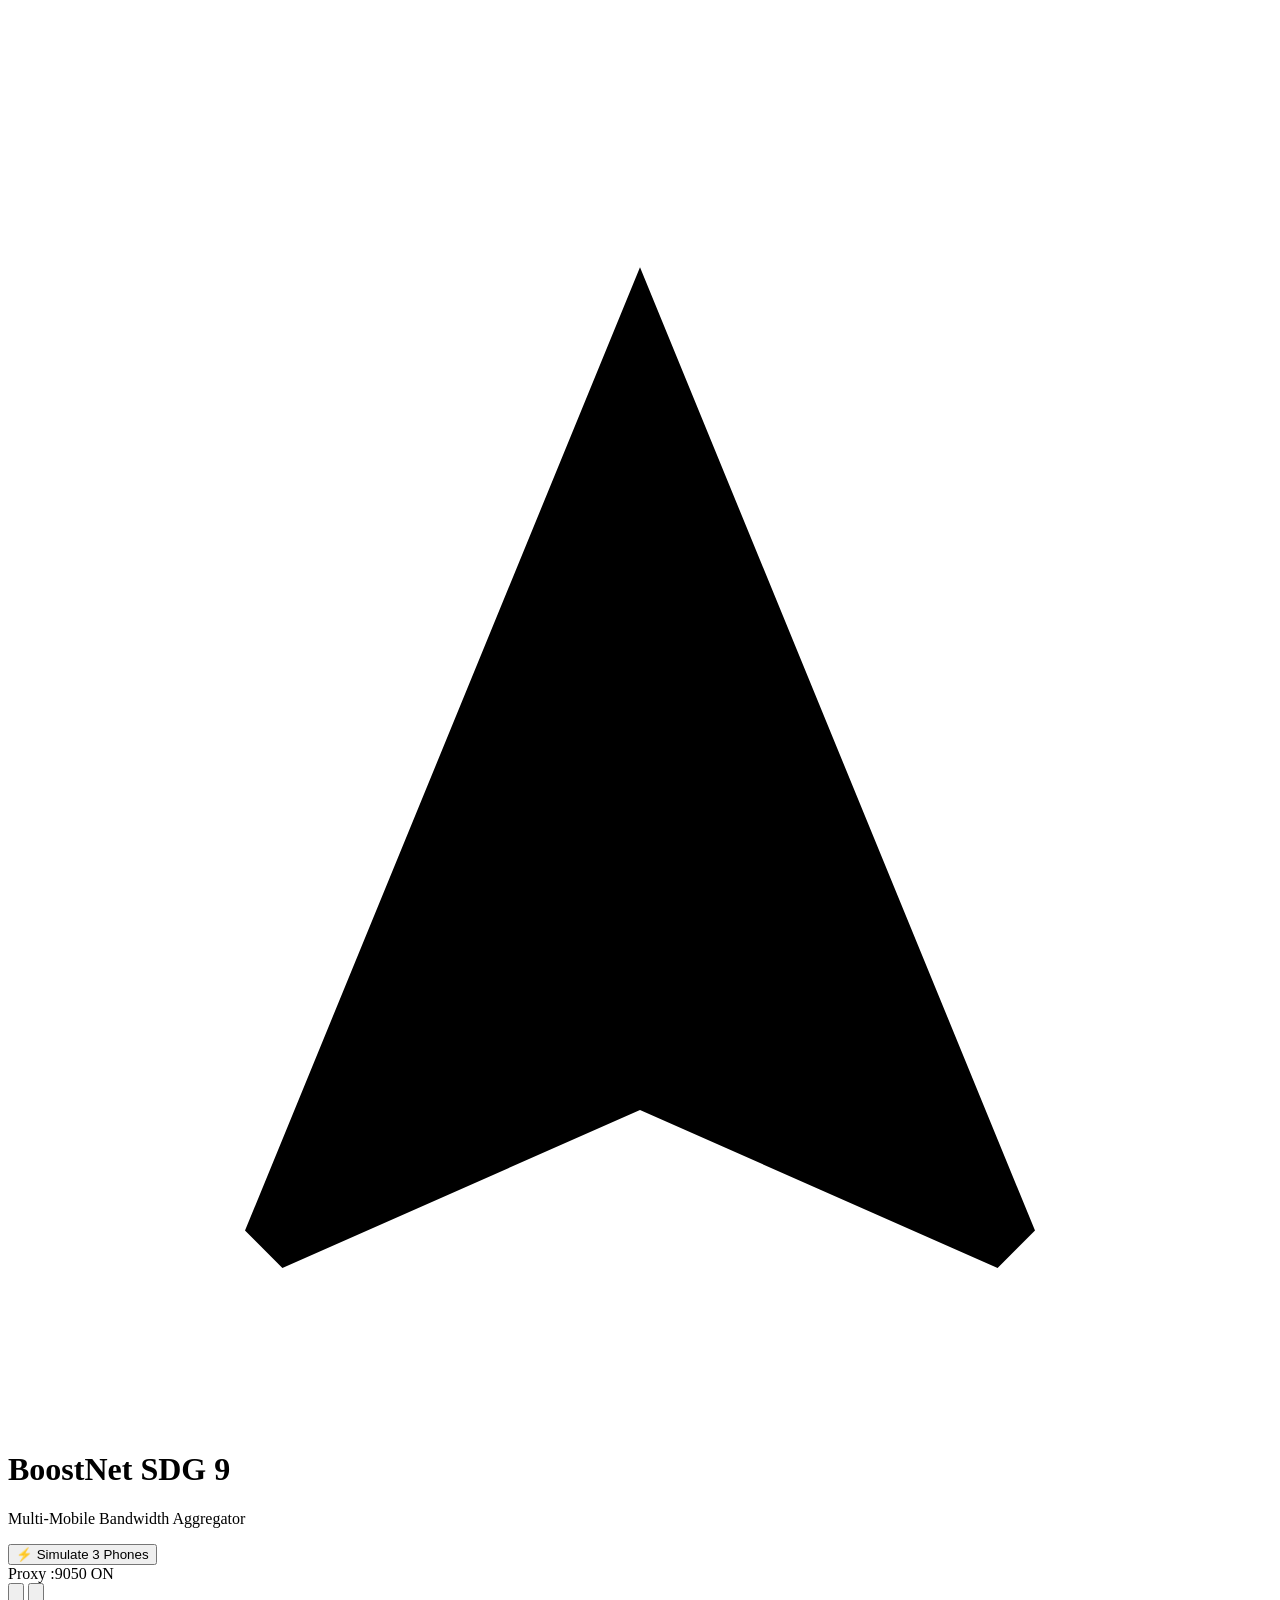
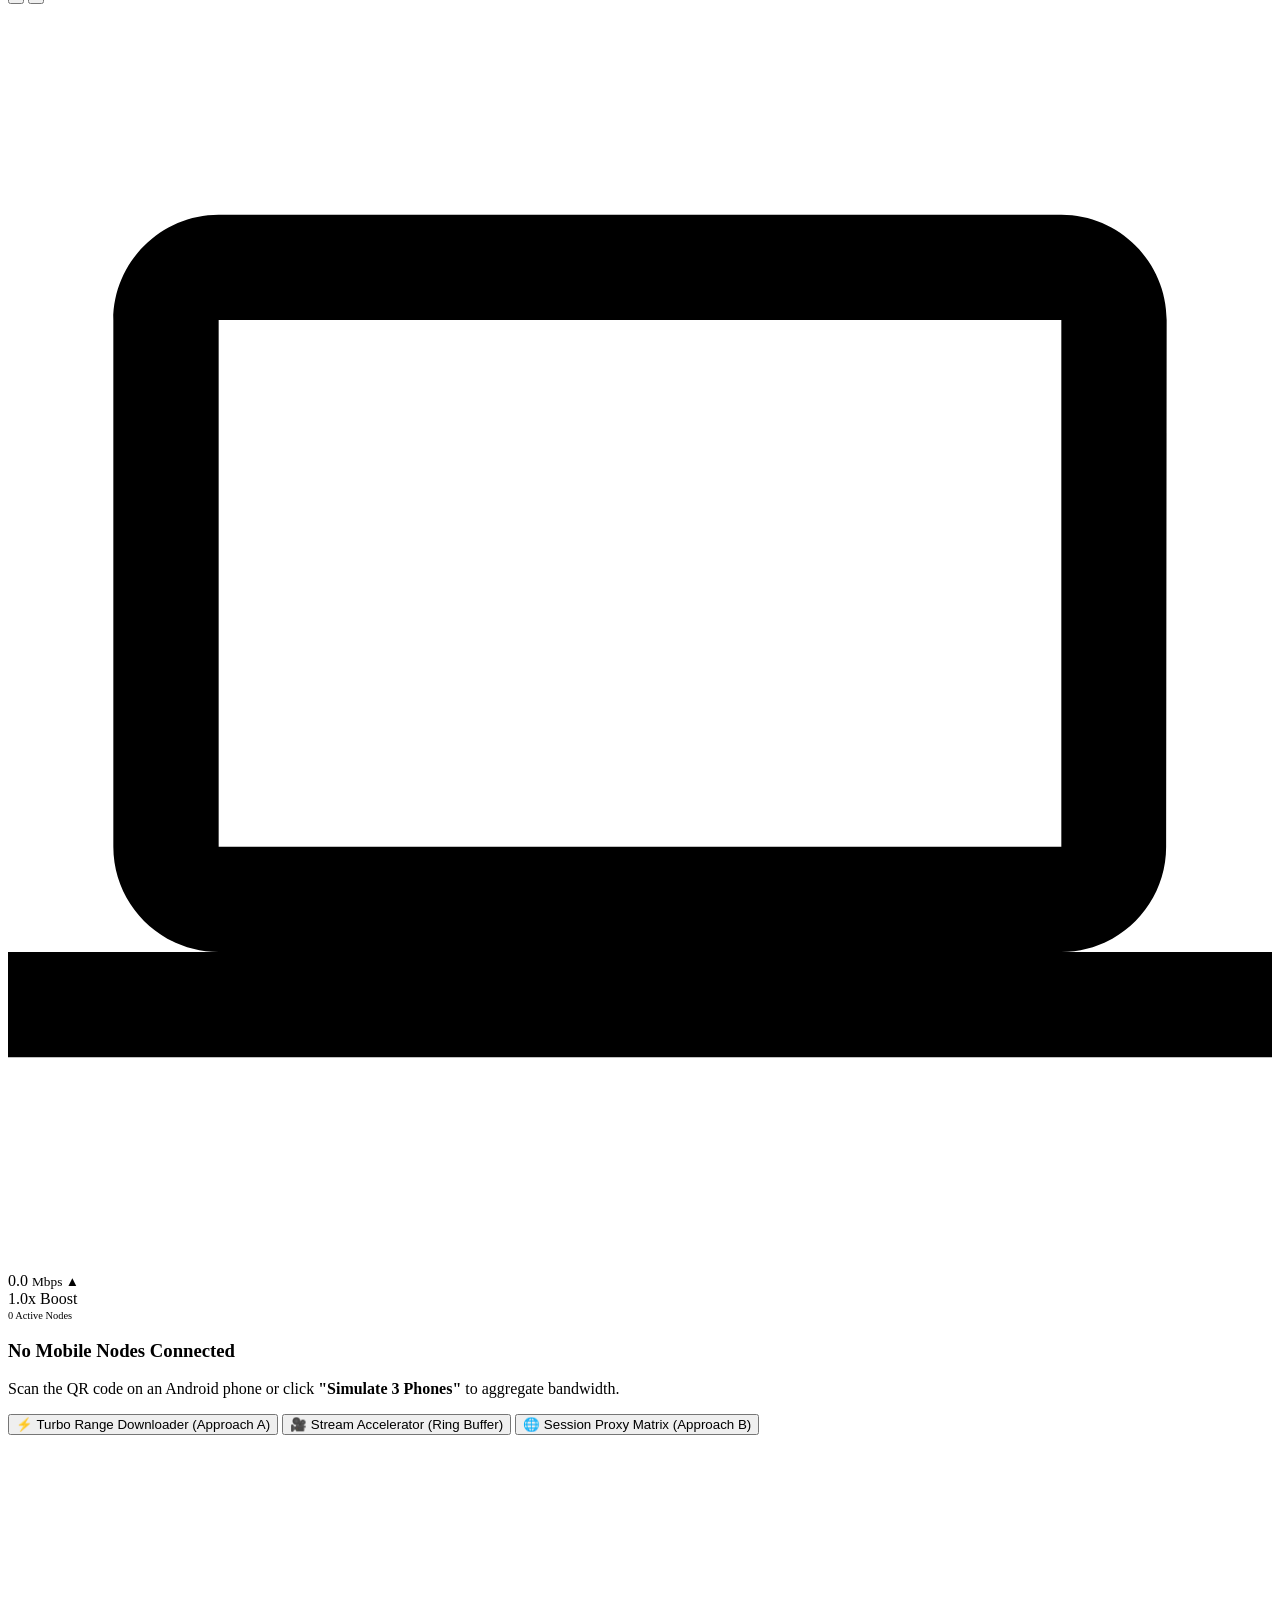
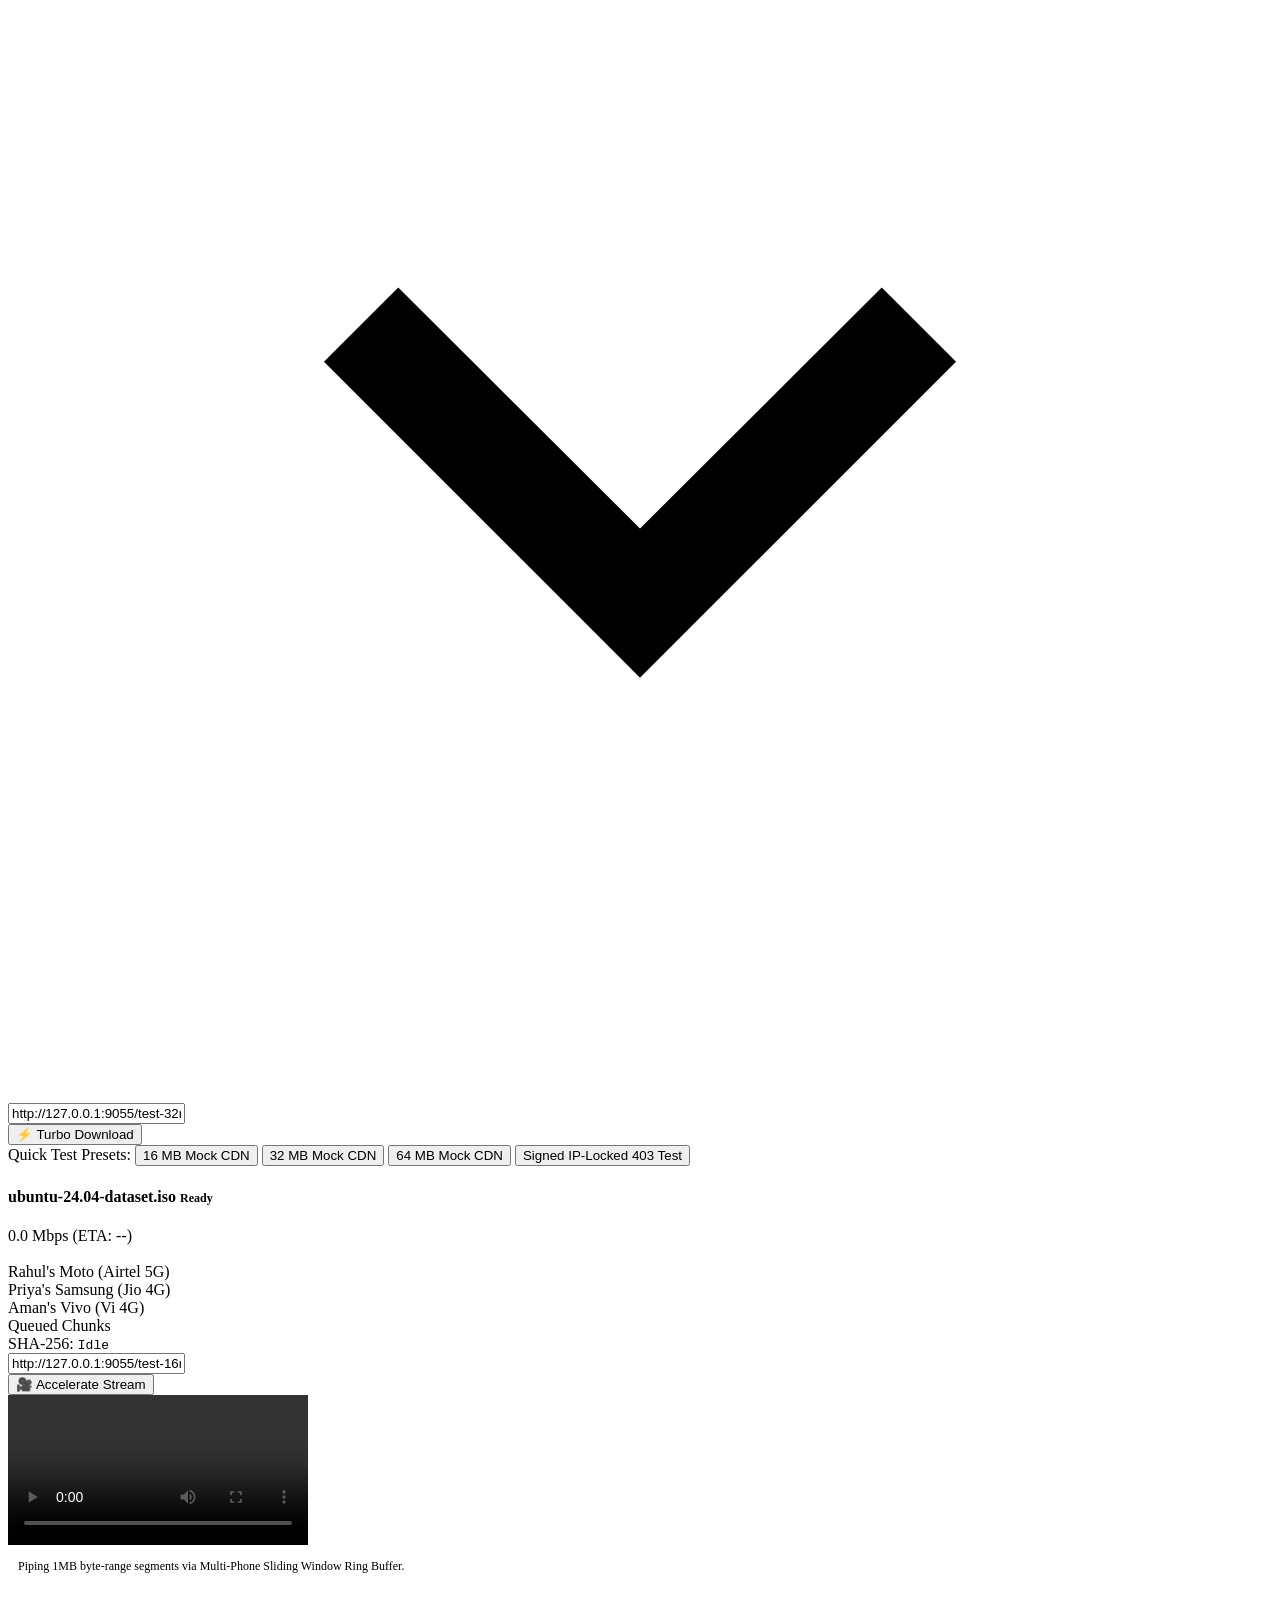
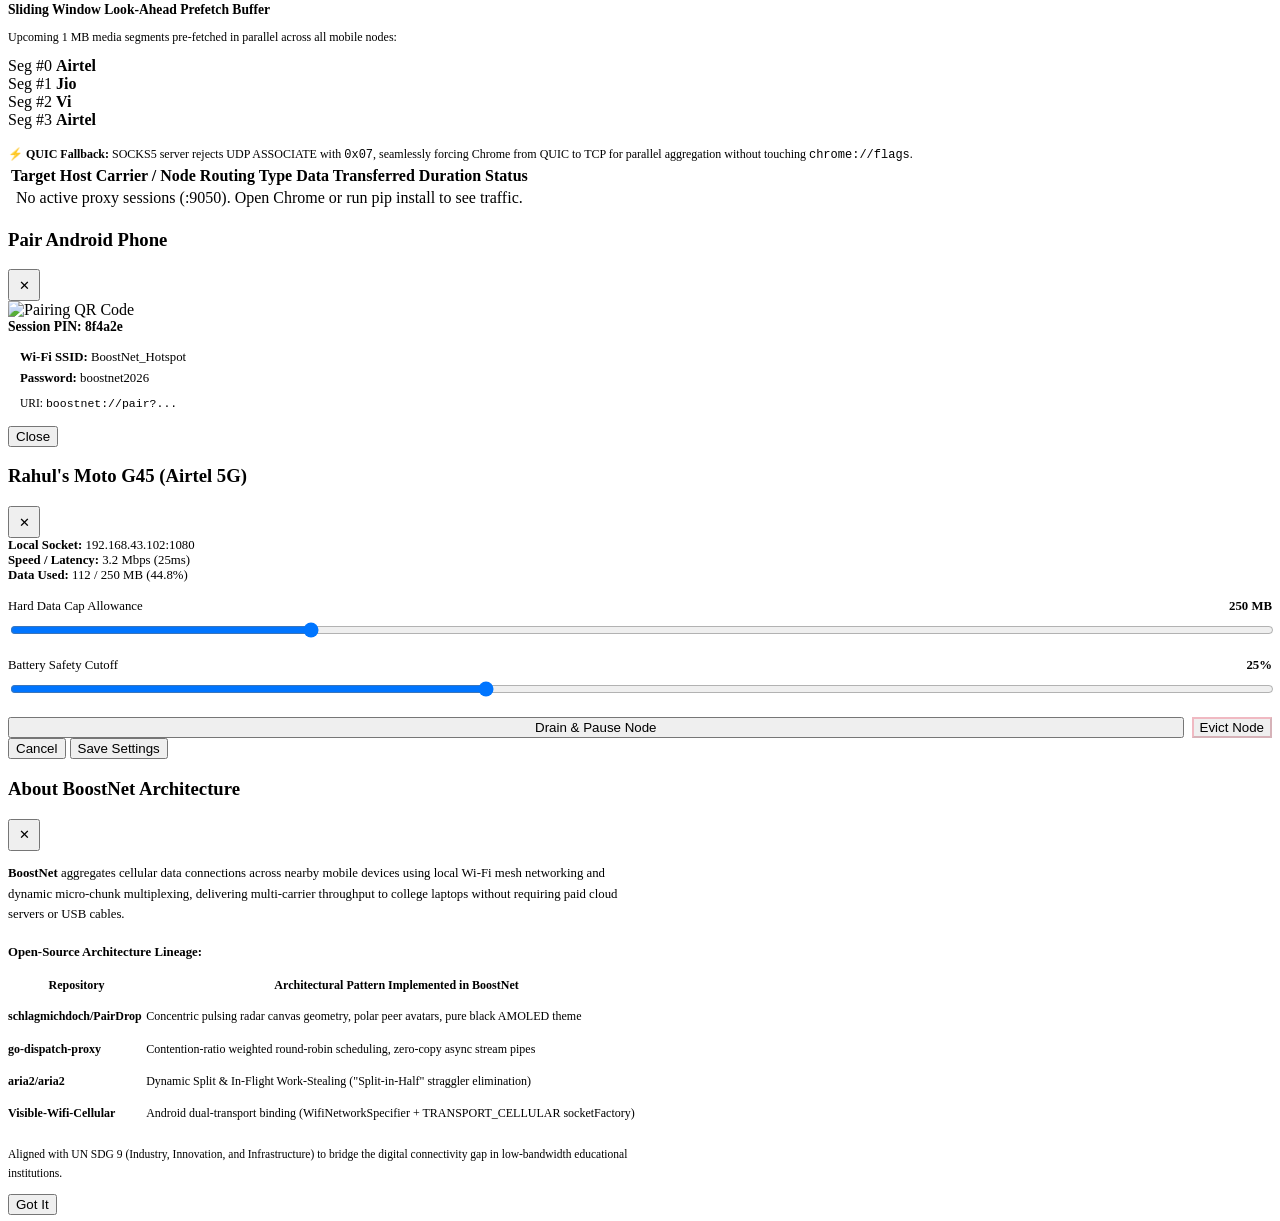
==== frontend/index.html @ c6c2de21 "feat(boostnet): implement peer-to-peer multi-mobile bandwidth aggregation engine - Approach A: Multi" ====
<!DOCTYPE html>
<html lang="en">
<head>
    <meta charset="utf-8"/>
    <meta name="viewport" content="width=device-width, initial-scale=1.0"/>
    <title>BoostNet | Multi-Mobile Bandwidth Aggregation Engine</title>
    <meta name="description" content="Peer-to-peer mobile bandwidth aggregation, parallel HTTP byte-range accelerator, and intelligent session-striping proxy for college laptops (UN SDG 9)"/>
    <meta name="theme-color" content="#000000"/>
    <link rel="stylesheet" href="/static/css/styles-main.css"/>
</head>
<body>
    <!-- Concentric Radar Background (PairDrop Lineage) -->
    <canvas id="radar-canvas"></canvas>

    <!-- Header Navigation -->
    <header>
        <div class="brand">
            <div class="brand-logo">
                <svg viewBox="0 0 24 24">
                    <path d="M12 2L4.5 20.29l.71.71L12 18l6.79 3 .71-.71z"></path>
                </svg>
            </div>
            <div class="brand-text">
                <h1>BoostNet <span class="tag">SDG 9</span></h1>
                <p>Multi-Mobile Bandwidth Aggregator</p>
            </div>
        </div>

        <div class="header-actions">
            <!-- 1-Click Virtual Lab Simulation Toggle -->
            <button class="action-pill" id="btn-toggle-sim" title="Spawn or kill 3 simulated Airtel/Jio/Vi mobile phones">
                ⚡ Simulate 3 Phones
            </button>

            <!-- SOCKS5 Proxy Status Pill -->
            <div class="action-pill active" title="Local SOCKS5 / HTTP Proxy listening on 127.0.0.1:9050">
                <span class="status-dot"></span>
                <span>Proxy :9050 ON</span>
            </div>

            <!-- QR Code Pairing Button -->
            <button class="icon-btn" id="btn-pairing-qr" title="Scan QR Code from Android Phone">
                <svg viewBox="0 0 24 24">
                    <path d="M4 4h6v6H4V4zm2 2v2h2V6H6zm8-2h6v6h-6V4zm2 2v2h2V6h-2zM4 14h6v6H4v-6zm2 2v2h2v-2H6zm10 0h2v2h-2v-2zm-2-2h2v2h-2v-2zm4 4h2v2h-2v-2zm-2 2h2v2h-2v-2zm4-2h2v2h-2v-2z"></path>
                </svg>
            </button>

            <!-- Info / About Button -->
            <button class="icon-btn" id="btn-about" title="Architecture & Open-Source Lineage">
                <svg viewBox="0 0 24 24">
                    <path d="M11 17h2v-6h-2v6zm1-15C6.48 2 2 6.48 2 12s4.48 10 10 10 10-4.48 10-10S17.52 2 12 2zm0 18c-4.41 0-8-3.59-8-8s3.59-8 8-8 8 3.59 8 8-3.59 8-8 8zM11 9h2V7h-2v2z"></path>
                </svg>
            </button>
        </div>
    </header>

    <!-- Radar Center Stage -->
    <div id="radar-container">
        <!-- Center Host Node (You / Laptop Host) -->
        <div id="center-host-node">
            <div class="host-icon-wrapper">
                <svg viewBox="0 0 24 24">
                    <path d="M20 18c1.1 0 1.99-.9 1.99-2L22 6c0-1.1-.9-2-2-2H4c-1.1 0-2 .9-2 2v10c0 1.1.9 2 2 2H0v2h24v-2h-4zM4 6h16v10H4V6z"></path>
                </svg>
            </div>
            <div class="host-speed-label" id="host-combined-speed">0.0 <small>Mbps ▲</small></div>
            <div class="host-boost-pill" id="host-boost-multiplier">1.0x Boost</div>
            <div style="font-size: 0.65rem; color: var(--text-muted); margin-top: 2px;" id="host-active-count">0 Active Nodes</div>
        </div>

        <!-- Orbiting Mobile Peer Nodes Container -->
        <div id="orbiting-peers-container"></div>

        <!-- Empty State Notice -->
        <div id="empty-peers-notice">
            <h3>No Mobile Nodes Connected</h3>
            <p>Scan the QR code on an Android phone or click <strong>"Simulate 3 Phones"</strong> to aggregate bandwidth.</p>
        </div>
    </div>

    <!-- Bottom Slide-Up Telemetry Drawer (PairDrop-Style Panel) -->
    <div id="telemetry-drawer">
        <div class="drawer-header">
            <div class="drawer-tabs">
                <button class="tab-btn active" data-tab="downloader">
                    ⚡ Turbo Range Downloader (Approach A)
                </button>
                <button class="tab-btn" data-tab="stream">
                    🎥 Stream Accelerator (Ring Buffer)
                </button>
                <button class="tab-btn" data-tab="proxy">
                    🌐 Session Proxy Matrix (Approach B)
                </button>
            </div>
            <svg class="drawer-toggle-icon" viewBox="0 0 24 24" fill="currentColor">
                <path d="M7.41 8.59L12 13.17l4.59-4.58L18 10l-6 6-6-6 1.41-1.41z"></path>
            </svg>
        </div>

        <div class="drawer-content">
            <!-- Tab 1: Turbo Downloader UI -->
            <div class="tab-pane active" id="tab-downloader">
                <div class="download-controls">
                    <div class="input-group">
                        <input type="text" id="download-url-input" placeholder="Paste file download URL (or pick a test preset below)..." value="http://127.0.0.1:9055/test-32mb.bin"/>
                    </div>
                    <button class="btn-primary" id="btn-start-download">
                        ⚡ Turbo Download
                    </button>
                </div>

                <!-- Quick Presets for Demo & Testing -->
                <div class="quick-presets">
                    <span>Quick Test Presets:</span>
                    <button class="preset-chip" data-url="http://127.0.0.1:9055/test-16mb.bin">16 MB Mock CDN</button>
                    <button class="preset-chip" data-url="http://127.0.0.1:9055/test-32mb.bin">32 MB Mock CDN</button>
                    <button class="preset-chip" data-url="http://127.0.0.1:9055/test-64mb.bin">64 MB Mock CDN</button>
                    <button class="preset-chip" data-url="http://127.0.0.1:9055/signed-ip-locked.bin">Signed IP-Locked 403 Test</button>
                </div>

                <!-- Active Download Telemetry & 64-Block Visualizer -->
                <div class="chunk-map-card">
                    <div class="chunk-map-header">
                        <h4>
                            <span id="dl-current-filename">ubuntu-24.04-dataset.iso</span>
                            <span style="color:var(--text-muted); font-size: 0.75rem;" id="dl-stats-text">Ready</span>
                        </h4>
                        <div class="chunk-telemetry-badge" id="dl-current-speed">0.0 Mbps (ETA: --)</div>
                    </div>

                    <!-- Progress Bar -->
                    <div style="height: 6px; background: var(--surface-3); border-radius: 3px; overflow: hidden; margin-bottom: 12px;">
                        <div id="dl-progress-bar" style="height: 100%; width: 0%; background: linear-gradient(90deg, var(--accent-emerald), var(--accent-cyan)); transition: width 0.3s ease;"></div>
                    </div>

                    <!-- 64-Block aria2 Chunk Map Grid -->
                    <div class="chunk-grid" id="chunk-grid"></div>

                    <!-- Legend & SHA-256 Checksum -->
                    <div class="chunk-legend">
                        <div class="legend-item"><span class="legend-dot" style="background:#06b6d4;"></span> Rahul's Moto (Airtel 5G)</div>
                        <div class="legend-item"><span class="legend-dot" style="background:#10b981;"></span> Priya's Samsung (Jio 4G)</div>
                        <div class="legend-item"><span class="legend-dot" style="background:#8b5cf6;"></span> Aman's Vivo (Vi 4G)</div>
                        <div class="legend-item"><span class="legend-dot" style="background:#1e293b;"></span> Queued Chunks</div>
                        <div style="margin-left: auto;" id="dl-sha256-text">SHA-256: <code>Idle</code></div>
                    </div>
                </div>
            </div>

            <!-- Tab 2: Stream Accelerator UI -->
            <div class="tab-pane" id="tab-stream">
                <div class="download-controls">
                    <div class="input-group">
                        <input type="text" id="stream-url-input" placeholder="Paste YouTube or video stream URL for multi-phone look-ahead prefetch..." value="http://127.0.0.1:9055/test-16mb.bin"/>
                    </div>
                    <button class="btn-primary" id="btn-start-stream">
                        🎥 Accelerate Stream
                    </button>
                </div>

                <div class="stream-grid">
                    <div class="stream-player-card">
                        <div class="video-container">
                            <video id="stream-video-player" controls preload="metadata"></video>
                        </div>
                        <div style="padding: 10px; font-size: 0.75rem; color: var(--text-muted);">
                            Piping 1MB byte-range segments via Multi-Phone Sliding Window Ring Buffer.
                        </div>
                    </div>

                    <div class="ring-buffer-card">
                        <h4 style="font-size: 0.85rem; margin-bottom: 8px;">Sliding Window Look-Ahead Prefetch Buffer</h4>
                        <p style="font-size: 0.75rem; color: var(--text-muted);">Upcoming 1 MB media segments pre-fetched in parallel across all mobile nodes:</p>

                        <div class="ring-buffer-visualizer">
                            <div class="buffer-slot" style="border-color: var(--accent-cyan); color: var(--accent-cyan);">
                                <span>Seg #0</span>
                                <strong>Airtel</strong>
                            </div>
                            <div class="buffer-slot" style="border-color: var(--accent-emerald); color: var(--accent-emerald);">
                                <span>Seg #1</span>
                                <strong>Jio</strong>
                            </div>
                            <div class="buffer-slot" style="border-color: var(--accent-violet); color: var(--accent-violet);">
                                <span>Seg #2</span>
                                <strong>Vi</strong>
                            </div>
                            <div class="buffer-slot" style="border-color: var(--accent-cyan); color: var(--accent-cyan);">
                                <span>Seg #3</span>
                                <strong>Airtel</strong>
                            </div>
                        </div>

                        <div style="margin-top: 16px; font-size: 0.75rem; color: var(--text-muted); line-height: 1.5;">
                            ⚡ <strong>QUIC Fallback:</strong> SOCKS5 server rejects UDP ASSOCIATE with <code>0x07</code>, seamlessly forcing Chrome from QUIC to TCP for parallel aggregation without touching <code>chrome://flags</code>.
                        </div>
                    </div>
                </div>
            </div>

            <!-- Tab 3: Session Proxy Matrix UI -->
            <div class="tab-pane" id="tab-proxy">
                <!-- Coupled Bottleneck / Same-Tower Congestion Banner -->
                <div class="congestion-alert-banner" id="congestion-banner" style="display: none;">
                    ⚠️ Shared Tower Bottleneck Detected (Jio SIMs) — Airtime Contention Mitigation Active
                </div>

                <div class="session-table-wrapper">
                    <table class="session-table">
                        <thead>
                            <tr>
                                <th>Target Host</th>
                                <th>Carrier / Node</th>
                                <th>Routing Type</th>
                                <th>Data Transferred</th>
                                <th>Duration</th>
                                <th>Status</th>
                            </tr>
                        </thead>
                        <tbody id="session-table-body">
                            <tr>
                                <td colspan="6" style="text-align: center; color: var(--text-muted);">
                                    No active proxy sessions (:9050). Open Chrome or run pip install to see traffic.
                                </td>
                            </tr>
                        </tbody>
                    </table>
                </div>
            </div>
        </div>
    </div>

    <!-- QR Code Pairing Modal (PairDrop Style) -->
    <div class="modal-overlay" id="qr-pairing-modal">
        <div class="modal-card">
            <div class="modal-header">
                <h3>Pair Android Phone</h3>
                <button class="icon-btn modal-close-btn" style="width: 32px; height: 32px;">✕</button>
            </div>
            <div class="modal-body">
                <div class="modal-qr-container">
                    <div class="qr-image-wrapper">
                        <img id="qr-modal-image" alt="Pairing QR Code"/>
                    </div>
                    <div style="font-size: 0.85rem; font-weight: 700; color: var(--accent-emerald);">
                        Session PIN: <span id="qr-modal-pin">8f4a2e</span>
                    </div>
                </div>
                <div style="font-size: 0.8rem; color: var(--text-secondary); line-height: 1.6; background: var(--surface-2); padding: 12px; border-radius: 8px;">
                    <div><strong>Wi-Fi SSID:</strong> <span id="qr-modal-ssid">BoostNet_Hotspot</span></div>
                    <div><strong>Password:</strong> <span id="qr-modal-pass">boostnet2026</span></div>
                    <div style="margin-top: 6px; font-size: 0.72rem; color: var(--text-muted); word-break: break-all;">
                        URI: <code id="qr-modal-uri">boostnet://pair?...</code>
                    </div>
                </div>
            </div>
            <div class="modal-footer">
                <button class="btn-secondary modal-close-btn">Close</button>
            </div>
        </div>
    </div>

    <!-- Node Details & Donor Trust Modal -->
    <div class="modal-overlay" id="node-details-modal">
        <div class="modal-card">
            <div class="modal-header">
                <h3 id="modal-node-title">Rahul's Moto G45 (Airtel 5G)</h3>
                <button class="icon-btn modal-close-btn" style="width: 32px; height: 32px;">✕</button>
            </div>
            <div class="modal-body">
                <div style="font-size: 0.8rem; color: var(--text-secondary); margin-bottom: 16px;">
                    <div><strong>Local Socket:</strong> <span id="modal-node-ip">192.168.43.102:1080</span></div>
                    <div><strong>Speed / Latency:</strong> <span id="modal-node-speed">3.2 Mbps</span> (<span id="modal-node-rtt">25ms</span>)</div>
                    <div><strong>Data Used:</strong> <span id="modal-node-used">112 / 250 MB (44.8%)</span></div>
                </div>

                <div style="margin-bottom: 16px;">
                    <div style="display: flex; justify-content: space-between; font-size: 0.8rem; margin-bottom: 6px;">
                        <span>Hard Data Cap Allowance</span>
                        <strong id="label-node-data-cap" style="color: var(--accent-emerald);">250 MB</strong>
                    </div>
                    <input type="range" id="slider-node-data-cap" min="20" max="1000" step="10" value="250" style="width: 100%; accent-color: var(--accent-emerald);"/>
                </div>

                <div style="margin-bottom: 16px;">
                    <div style="display: flex; justify-content: space-between; font-size: 0.8rem; margin-bottom: 6px;">
                        <span>Battery Safety Cutoff</span>
                        <strong id="label-node-battery-cutoff" style="color: var(--accent-rose);">25%</strong>
                    </div>
                    <input type="range" id="slider-node-battery-cutoff" min="10" max="50" step="5" value="25" style="width: 100%; accent-color: var(--accent-rose);"/>
                </div>

                <div style="display: flex; gap: 8px;">
                    <button class="btn-secondary" id="btn-drain-node" style="flex: 1;">Drain & Pause Node</button>
                    <button class="btn-secondary" id="btn-evict-node" style="color: var(--accent-rose); border-color: rgba(244,63,94,0.3);">Evict Node</button>
                </div>
            </div>
            <div class="modal-footer">
                <button class="btn-secondary modal-close-btn">Cancel</button>
                <button class="btn-primary" id="btn-save-node-limits">Save Settings</button>
            </div>
        </div>
    </div>

    <!-- About & Open-Source Lineage Modal -->
    <div class="modal-overlay" id="about-modal">
        <div class="modal-card" style="max-width: 640px;">
            <div class="modal-header">
                <h3>About BoostNet Architecture</h3>
                <button class="icon-btn modal-close-btn" style="width: 32px; height: 32px;">✕</button>
            </div>
            <div class="modal-body" style="font-size: 0.8rem; color: var(--text-secondary); line-height: 1.6;">
                <p style="margin-bottom: 12px;">
                    <strong>BoostNet</strong> aggregates cellular data connections across nearby mobile devices using local Wi-Fi mesh networking and dynamic micro-chunk multiplexing, delivering multi-carrier throughput to college laptops without requiring paid cloud servers or USB cables.
                </p>

                <h4 style="color: var(--text-primary); margin-bottom: 8px;">Open-Source Architecture Lineage:</h4>
                <table style="width: 100%; font-size: 0.75rem; border-collapse: collapse; margin-bottom: 16px;">
                    <tr style="border-bottom: 1px solid var(--border-subtle); color: var(--text-muted);">
                        <th style="padding: 6px 0;">Repository</th>
                        <th>Architectural Pattern Implemented in BoostNet</th>
                    </tr>
                    <tr style="border-bottom: 1px solid rgba(255,255,255,0.05);">
                        <td style="padding: 6px 0; color: var(--accent-cyan); font-weight: 600;">schlagmichdoch/PairDrop</td>
                        <td>Concentric pulsing radar canvas geometry, polar peer avatars, pure black AMOLED theme</td>
                    </tr>
                    <tr style="border-bottom: 1px solid rgba(255,255,255,0.05);">
                        <td style="padding: 6px 0; color: var(--accent-emerald); font-weight: 600;">go-dispatch-proxy</td>
                        <td>Contention-ratio weighted round-robin scheduling, zero-copy async stream pipes</td>
                    </tr>
                    <tr style="border-bottom: 1px solid rgba(255,255,255,0.05);">
                        <td style="padding: 6px 0; color: var(--accent-violet); font-weight: 600;">aria2/aria2</td>
                        <td>Dynamic Split & In-Flight Work-Stealing ("Split-in-Half" straggler elimination)</td>
                    </tr>
                    <tr>
                        <td style="padding: 6px 0; color: var(--accent-amber); font-weight: 600;">Visible-Wifi-Cellular</td>
                        <td>Android dual-transport binding (WifiNetworkSpecifier + TRANSPORT_CELLULAR socketFactory)</td>
                    </tr>
                </table>

                <p style="font-size: 0.72rem; color: var(--text-muted);">
                    Aligned with UN SDG 9 (Industry, Innovation, and Infrastructure) to bridge the digital connectivity gap in low-bandwidth educational institutions.
                </p>
            </div>
            <div class="modal-footer">
                <button class="btn-primary modal-close-btn">Got It</button>
            </div>
        </div>
    </div>

    <!-- Scripts -->
    <script src="/static/js/radar-canvas.js"></script>
    <script src="/static/js/chunk-visualizer.js"></script>
    <script src="/static/js/app.js"></script>
</body>
</html>
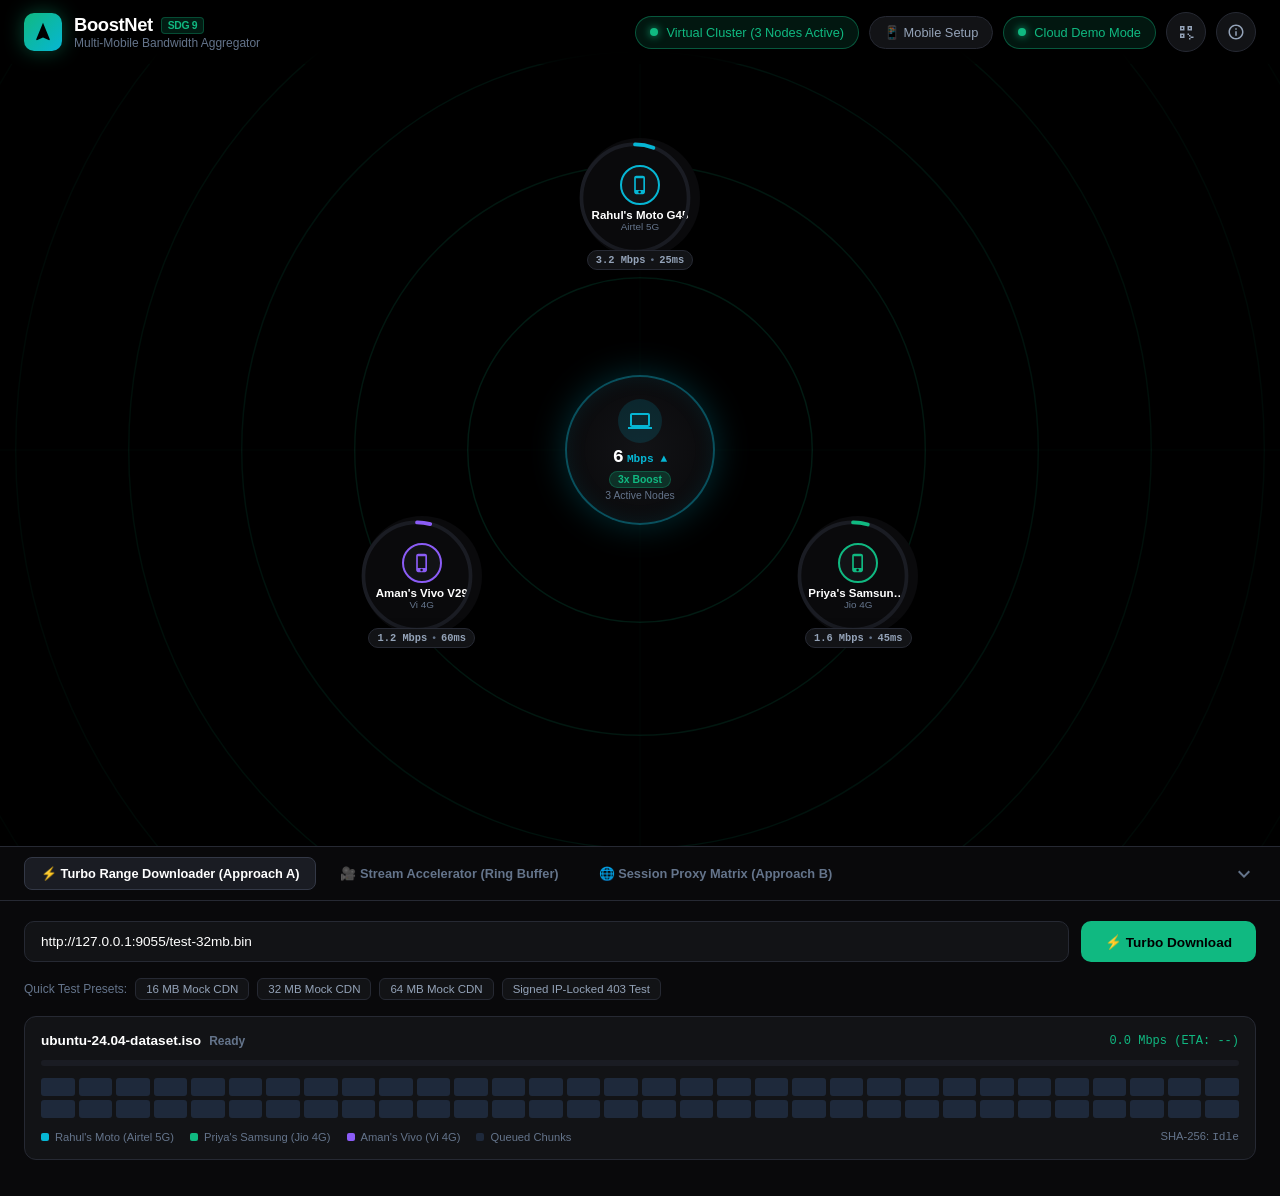
==== commit 6ea64d82: "fix(vercel): inline self-contained AMOLED frontend with responsive mobile guide and instant cloud de" ====
--- a/frontend/index.html
+++ b/frontend/index.html
@@ -6,7 +6,1037 @@
     <title>BoostNet | Multi-Mobile Bandwidth Aggregation Engine</title>
     <meta name="description" content="Peer-to-peer mobile bandwidth aggregation, parallel HTTP byte-range accelerator, and intelligent session-striping proxy for college laptops (UN SDG 9)"/>
     <meta name="theme-color" content="#000000"/>
-    <link rel="stylesheet" href="/static/css/styles-main.css"/>
+    <style>
+/* BoostNet Main Stylesheet - Pure Black #000000 AMOLED Theme
+   PairDrop Visual DNA (90-95% Lineage) + UN SDG 9 High-Performance Design
+*/
+
+:root {
+    --bg-black: #000000;
+    --surface-1: #0a0a0c;
+    --surface-2: #121316;
+    --surface-3: #1a1c23;
+    --border-subtle: #262933;
+    --border-accent: #333846;
+
+    --text-primary: #ffffff;
+    --text-secondary: #94a3b8;
+    --text-muted: #64748b;
+
+    --accent-emerald: #10b981;
+    --accent-cyan: #06b6d4;
+    --accent-violet: #8b5cf6;
+    --accent-amber: #f59e0b;
+    --accent-rose: #f43f5e;
+    --accent-blue: #3b82f6;
+
+    --radar-ring-color: rgba(16, 185, 129, 0.12);
+    --radar-pulse-color: rgba(6, 182, 212, 0.08);
+
+    --font-sans: 'Inter', -apple-system, BlinkMacSystemFont, "Segoe UI", Roboto, sans-serif;
+    --font-mono: 'JetBrains Mono', 'Fira Code', monospace;
+}
+
+* {
+    box-sizing: border-box;
+    margin: 0;
+    padding: 0;
+}
+
+html, body {
+    width: 100vw;
+    height: 100vh;
+    overflow: hidden;
+    background-color: var(--bg-black);
+    color: var(--text-primary);
+    font-family: var(--font-sans);
+    user-select: none;
+    -webkit-font-smoothing: antialiased;
+}
+
+/* Radar Canvas (PairDrop Lineage) */
+#radar-canvas {
+    position: absolute;
+    top: 0;
+    left: 0;
+    width: 100vw;
+    height: 100vh;
+    z-index: 1;
+    pointer-events: none;
+}
+
+/* Header */
+header {
+    position: absolute;
+    top: 0;
+    left: 0;
+    right: 0;
+    height: 64px;
+    padding: 0 24px;
+    display: flex;
+    align-items: center;
+    justify-content: space-between;
+    z-index: 20;
+    background: linear-gradient(180deg, rgba(0,0,0,0.85) 0%, rgba(0,0,0,0) 100%);
+    backdrop-filter: blur(8px);
+}
+
+.brand {
+    display: flex;
+    align-items: center;
+    gap: 12px;
+}
+
+.brand-logo {
+    width: 38px;
+    height: 38px;
+    border-radius: 10px;
+    background: linear-gradient(135deg, var(--accent-emerald), var(--accent-cyan));
+    display: flex;
+    align-items: center;
+    justify-content: center;
+    box-shadow: 0 0 20px rgba(16, 185, 129, 0.4);
+}
+
+.brand-logo svg {
+    width: 22px;
+    height: 22px;
+    fill: #000;
+}
+
+.brand-text h1 {
+    font-size: 1.15rem;
+    font-weight: 700;
+    letter-spacing: -0.02em;
+    display: flex;
+    align-items: center;
+    gap: 8px;
+}
+
+.brand-text h1 span.tag {
+    font-size: 0.65rem;
+    padding: 2px 6px;
+    border-radius: 4px;
+    background: rgba(16, 185, 129, 0.15);
+    color: var(--accent-emerald);
+    border: 1px solid rgba(16, 185, 129, 0.3);
+    font-weight: 600;
+}
+
+.brand-text p {
+    font-size: 0.75rem;
+    color: var(--text-muted);
+}
+
+/* Top Right Action Icons */
+.header-actions {
+    display: flex;
+    align-items: center;
+    gap: 10px;
+}
+
+.action-pill {
+    display: flex;
+    align-items: center;
+    gap: 8px;
+    padding: 8px 14px;
+    background: var(--surface-2);
+    border: 1px solid var(--border-subtle);
+    border-radius: 9999px;
+    font-size: 0.8rem;
+    font-weight: 500;
+    color: var(--text-secondary);
+    cursor: pointer;
+    transition: all 0.2s cubic-bezier(0.4, 0, 0.2, 1);
+}
+
+.action-pill:hover {
+    background: var(--surface-3);
+    border-color: var(--border-accent);
+    color: var(--text-primary);
+}
+
+.action-pill.active {
+    background: rgba(16, 185, 129, 0.12);
+    border-color: rgba(16, 185, 129, 0.4);
+    color: var(--accent-emerald);
+}
+
+.action-pill .status-dot {
+    width: 8px;
+    height: 8px;
+    border-radius: 50%;
+    background: var(--accent-emerald);
+    box-shadow: 0 0 8px var(--accent-emerald);
+    animation: pulse-dot 2s infinite;
+}
+
+.icon-btn {
+    width: 40px;
+    height: 40px;
+    border-radius: 50%;
+    background: var(--surface-2);
+    border: 1px solid var(--border-subtle);
+    display: flex;
+    align-items: center;
+    justify-content: center;
+    cursor: pointer;
+    color: var(--text-secondary);
+    transition: all 0.2s ease;
+}
+
+.icon-btn:hover {
+    background: var(--surface-3);
+    border-color: var(--border-accent);
+    color: var(--text-primary);
+    transform: translateY(-1px);
+}
+
+.icon-btn svg {
+    width: 18px;
+    height: 18px;
+    fill: currentColor;
+}
+
+/* Radar Center Area */
+#radar-container {
+    position: absolute;
+    top: 0;
+    left: 0;
+    width: 100vw;
+    height: 100vh;
+    display: flex;
+    align-items: center;
+    justify-content: center;
+    z-index: 5;
+}
+
+/* Center Node (You / Laptop Host) */
+#center-host-node {
+    position: absolute;
+    width: 150px;
+    height: 150px;
+    border-radius: 50%;
+    background: radial-gradient(circle, var(--surface-2) 0%, var(--surface-1) 80%);
+    border: 2px solid rgba(6, 182, 212, 0.4);
+    box-shadow: 0 0 35px rgba(6, 182, 212, 0.25), inset 0 0 20px rgba(6, 182, 212, 0.1);
+    display: flex;
+    flex-direction: column;
+    align-items: center;
+    justify-content: center;
+    z-index: 10;
+    cursor: default;
+    transition: all 0.3s cubic-bezier(0.34, 1.56, 0.64, 1);
+}
+
+#center-host-node:hover {
+    transform: scale(1.05);
+    border-color: var(--accent-cyan);
+    box-shadow: 0 0 45px rgba(6, 182, 212, 0.4);
+}
+
+.host-icon-wrapper {
+    width: 44px;
+    height: 44px;
+    border-radius: 50%;
+    background: rgba(6, 182, 212, 0.15);
+    display: flex;
+    align-items: center;
+    justify-content: center;
+    margin-bottom: 4px;
+}
+
+.host-icon-wrapper svg {
+    width: 24px;
+    height: 24px;
+    fill: var(--accent-cyan);
+}
+
+.host-speed-label {
+    font-size: 1.15rem;
+    font-weight: 800;
+    font-family: var(--font-mono);
+    color: var(--text-primary);
+    display: flex;
+    align-items: baseline;
+    gap: 3px;
+}
+
+.host-speed-label small {
+    font-size: 0.7rem;
+    color: var(--accent-cyan);
+}
+
+.host-boost-pill {
+    font-size: 0.65rem;
+    font-weight: 700;
+    padding: 2px 8px;
+    border-radius: 9999px;
+    background: rgba(16, 185, 129, 0.2);
+    color: var(--accent-emerald);
+    border: 1px solid rgba(16, 185, 129, 0.3);
+    margin-top: 3px;
+}
+
+/* Orbiting Peer Nodes */
+.peer-node {
+    position: absolute;
+    width: 120px;
+    height: 120px;
+    border-radius: 50%;
+    background: var(--surface-1);
+    display: flex;
+    flex-direction: column;
+    align-items: center;
+    justify-content: center;
+    z-index: 12;
+    cursor: pointer;
+    transition: transform 0.3s cubic-bezier(0.34, 1.56, 0.64, 1), box-shadow 0.3s ease;
+}
+
+.peer-node:hover {
+    transform: scale(1.08) translate(-50%, -50%) !important;
+}
+
+.peer-svg-ring {
+    position: absolute;
+    top: -5px;
+    left: -5px;
+    width: 130px;
+    height: 130px;
+    transform: rotate(-90deg);
+    pointer-events: none;
+}
+
+.peer-svg-ring circle.bg {
+    fill: none;
+    stroke: var(--surface-3);
+    stroke-width: 4;
+}
+
+.peer-svg-ring circle.progress {
+    fill: none;
+    stroke-width: 4;
+    stroke-linecap: round;
+    transition: stroke-dashoffset 0.5s ease;
+}
+
+.peer-avatar {
+    width: 40px;
+    height: 40px;
+    border-radius: 50%;
+    display: flex;
+    align-items: center;
+    justify-content: center;
+    background: var(--surface-2);
+    margin-bottom: 4px;
+}
+
+.peer-avatar svg {
+    width: 20px;
+    height: 20px;
+}
+
+.peer-name {
+    font-size: 0.72rem;
+    font-weight: 600;
+    max-width: 100px;
+    white-space: nowrap;
+    overflow: hidden;
+    text-overflow: ellipsis;
+    text-align: center;
+}
+
+.peer-carrier {
+    font-size: 0.62rem;
+    color: var(--text-muted);
+}
+
+.peer-speed-badge {
+    position: absolute;
+    bottom: -12px;
+    padding: 3px 8px;
+    border-radius: 9999px;
+    background: var(--surface-2);
+    border: 1px solid var(--border-subtle);
+    font-size: 0.65rem;
+    font-weight: 700;
+    font-family: var(--font-mono);
+    color: var(--text-secondary);
+    display: flex;
+    align-items: center;
+    gap: 4px;
+    box-shadow: 0 4px 12px rgba(0,0,0,0.5);
+    white-space: nowrap;
+}
+
+/* Empty State / No Peers */
+#empty-peers-notice {
+    position: absolute;
+    top: 68%;
+    display: flex;
+    flex-direction: column;
+    align-items: center;
+    text-align: center;
+    z-index: 10;
+    pointer-events: none;
+    transition: opacity 0.3s ease;
+}
+
+#empty-peers-notice h3 {
+    font-size: 0.95rem;
+    font-weight: 600;
+    color: var(--text-secondary);
+    margin-bottom: 4px;
+}
+
+#empty-peers-notice p {
+    font-size: 0.78rem;
+    color: var(--text-muted);
+}
+
+/* Bottom Slide-Up Telemetry Drawer */
+#telemetry-drawer {
+    position: absolute;
+    bottom: 0;
+    left: 0;
+    right: 0;
+    background: rgba(10, 10, 12, 0.94);
+    border-top: 1px solid var(--border-subtle);
+    backdrop-filter: blur(20px);
+    z-index: 30;
+    transition: transform 0.35s cubic-bezier(0.16, 1, 0.3, 1);
+    transform: translateY(calc(100% - 54px));
+    display: flex;
+    flex-direction: column;
+    max-height: 85vh;
+}
+
+#telemetry-drawer.expanded {
+    transform: translateY(0);
+}
+
+.drawer-header {
+    height: 54px;
+    padding: 0 24px;
+    display: flex;
+    align-items: center;
+    justify-content: space-between;
+    cursor: pointer;
+    border-bottom: 1px solid var(--border-subtle);
+}
+
+.drawer-tabs {
+    display: flex;
+    align-items: center;
+    gap: 8px;
+}
+
+.tab-btn {
+    padding: 8px 16px;
+    border-radius: 8px;
+    font-size: 0.8rem;
+    font-weight: 600;
+    color: var(--text-muted);
+    background: transparent;
+    border: none;
+    cursor: pointer;
+    display: flex;
+    align-items: center;
+    gap: 8px;
+    transition: all 0.2s ease;
+}
+
+.tab-btn:hover {
+    color: var(--text-primary);
+    background: var(--surface-2);
+}
+
+.tab-btn.active {
+    color: var(--text-primary);
+    background: var(--surface-3);
+    border: 1px solid var(--border-accent);
+}
+
+.drawer-toggle-icon {
+    width: 24px;
+    height: 24px;
+    color: var(--text-muted);
+    transition: transform 0.3s ease;
+}
+
+#telemetry-drawer.expanded .drawer-toggle-icon {
+    transform: rotate(180deg);
+}
+
+.drawer-content {
+    padding: 20px 24px;
+    overflow-y: auto;
+    min-height: 280px;
+}
+
+.tab-pane {
+    display: none;
+}
+
+.tab-pane.active {
+    display: block;
+}
+
+/* Tab 1: Turbo Downloader UI */
+.download-controls {
+    display: flex;
+    gap: 12px;
+    margin-bottom: 16px;
+}
+
+.input-group {
+    flex: 1;
+    display: flex;
+    background: var(--surface-2);
+    border: 1px solid var(--border-subtle);
+    border-radius: 10px;
+    overflow: hidden;
+    transition: border-color 0.2s ease;
+}
+
+.input-group:focus-within {
+    border-color: var(--accent-emerald);
+}
+
+.input-group input {
+    flex: 1;
+    background: transparent;
+    border: none;
+    padding: 12px 16px;
+    color: var(--text-primary);
+    font-family: var(--font-sans);
+    font-size: 0.85rem;
+    outline: none;
+}
+
+.btn-primary {
+    padding: 0 24px;
+    background: var(--accent-emerald);
+    color: #000;
+    font-weight: 700;
+    font-size: 0.85rem;
+    border: none;
+    border-radius: 10px;
+    cursor: pointer;
+    display: flex;
+    align-items: center;
+    gap: 8px;
+    transition: all 0.2s ease;
+}
+
+.btn-primary:hover {
+    background: #34d399;
+    box-shadow: 0 0 16px rgba(16, 185, 129, 0.4);
+}
+
+.quick-presets {
+    display: flex;
+    align-items: center;
+    gap: 8px;
+    margin-bottom: 16px;
+}
+
+.quick-presets span {
+    font-size: 0.75rem;
+    color: var(--text-muted);
+}
+
+.preset-chip {
+    padding: 4px 10px;
+    border-radius: 6px;
+    background: var(--surface-2);
+    border: 1px solid var(--border-subtle);
+    color: var(--text-secondary);
+    font-size: 0.72rem;
+    font-weight: 500;
+    cursor: pointer;
+    transition: all 0.2s ease;
+}
+
+.preset-chip:hover {
+    background: var(--surface-3);
+    color: var(--text-primary);
+    border-color: var(--border-accent);
+}
+
+/* 64-Block Chunk Map (aria2 Lineage) */
+.chunk-map-card {
+    background: var(--surface-2);
+    border: 1px solid var(--border-subtle);
+    border-radius: 12px;
+    padding: 16px;
+    margin-bottom: 16px;
+}
+
+.chunk-map-header {
+    display: flex;
+    align-items: center;
+    justify-content: space-between;
+    margin-bottom: 12px;
+}
+
+.chunk-map-header h4 {
+    font-size: 0.85rem;
+    font-weight: 600;
+    display: flex;
+    align-items: center;
+    gap: 8px;
+}
+
+.chunk-telemetry-badge {
+    font-size: 0.75rem;
+    font-family: var(--font-mono);
+    color: var(--accent-emerald);
+}
+
+.chunk-grid {
+    display: grid;
+    grid-template-columns: repeat(32, 1fr);
+    gap: 4px;
+    margin-bottom: 12px;
+}
+
+.chunk-block {
+    height: 18px;
+    border-radius: 3px;
+    background: #1e293b;
+    transition: all 0.25s ease;
+    cursor: pointer;
+}
+
+.chunk-block.completed {
+    box-shadow: 0 0 6px currentColor;
+}
+
+.chunk-block.downloading {
+    animation: pulse-block 1s infinite alternate;
+}
+
+.chunk-legend {
+    display: flex;
+    align-items: center;
+    gap: 16px;
+    font-size: 0.7rem;
+    color: var(--text-muted);
+}
+
+.legend-item {
+    display: flex;
+    align-items: center;
+    gap: 6px;
+}
+
+.legend-dot {
+    width: 8px;
+    height: 8px;
+    border-radius: 2px;
+}
+
+/* Tab 2: Stream Accelerator UI */
+.stream-grid {
+    display: grid;
+    grid-template-columns: 1fr 1fr;
+    gap: 16px;
+}
+
+.stream-player-card {
+    background: var(--surface-2);
+    border: 1px solid var(--border-subtle);
+    border-radius: 12px;
+    overflow: hidden;
+    display: flex;
+    flex-direction: column;
+}
+
+.video-container {
+    width: 100%;
+    height: 220px;
+    background: #000;
+    display: flex;
+    align-items: center;
+    justify-content: center;
+}
+
+video {
+    width: 100%;
+    height: 100%;
+    outline: none;
+}
+
+.ring-buffer-card {
+    background: var(--surface-2);
+    border: 1px solid var(--border-subtle);
+    border-radius: 12px;
+    padding: 16px;
+}
+
+.ring-buffer-visualizer {
+    display: flex;
+    gap: 6px;
+    margin-top: 12px;
+}
+
+.buffer-slot {
+    flex: 1;
+    height: 48px;
+    border-radius: 8px;
+    background: var(--surface-3);
+    border: 1px solid var(--border-subtle);
+    display: flex;
+    flex-direction: column;
+    align-items: center;
+    justify-content: center;
+    font-size: 0.68rem;
+    font-family: var(--font-mono);
+}
+
+/* Tab 3: Session Proxy Matrix UI */
+.session-table-wrapper {
+    background: var(--surface-2);
+    border: 1px solid var(--border-subtle);
+    border-radius: 12px;
+    overflow: hidden;
+}
+
+table.session-table {
+    width: 100%;
+    border-collapse: collapse;
+    font-size: 0.78rem;
+    text-align: left;
+}
+
+table.session-table th {
+    padding: 10px 14px;
+    background: var(--surface-3);
+    color: var(--text-secondary);
+    font-weight: 600;
+    border-bottom: 1px solid var(--border-subtle);
+}
+
+table.session-table td {
+    padding: 10px 14px;
+    border-bottom: 1px solid rgba(255,255,255,0.04);
+}
+
+.badge-striped {
+    padding: 2px 6px;
+    border-radius: 4px;
+    background: rgba(16, 185, 129, 0.15);
+    color: var(--accent-emerald);
+    font-size: 0.7rem;
+    font-weight: 600;
+}
+
+.badge-sticky {
+    padding: 2px 6px;
+    border-radius: 4px;
+    background: rgba(139, 92, 246, 0.15);
+    color: var(--accent-violet);
+    font-size: 0.7rem;
+    font-weight: 600;
+}
+
+.congestion-alert-banner {
+    padding: 10px 16px;
+    border-radius: 8px;
+    background: rgba(245, 158, 11, 0.12);
+    border: 1px solid rgba(245, 158, 11, 0.3);
+    color: var(--accent-amber);
+    font-size: 0.8rem;
+    font-weight: 600;
+    margin-bottom: 12px;
+    display: flex;
+    align-items: center;
+    gap: 8px;
+}
+
+/* Modals (PairDrop Style) */
+.modal-overlay {
+    position: fixed;
+    top: 0;
+    left: 0;
+    right: 0;
+    bottom: 0;
+    background: rgba(0, 0, 0, 0.85);
+    backdrop-filter: blur(8px);
+    display: none;
+    align-items: center;
+    justify-content: center;
+    z-index: 100;
+}
+
+.modal-overlay.active {
+    display: flex;
+}
+
+.modal-card {
+    width: 90%;
+    max-width: 480px;
+    background: var(--surface-1);
+    border: 1px solid var(--border-subtle);
+    border-radius: 16px;
+    overflow: hidden;
+    box-shadow: 0 20px 40px rgba(0,0,0,0.8);
+    animation: modal-enter 0.25s cubic-bezier(0.16, 1, 0.3, 1);
+}
+
+.modal-header {
+    padding: 16px 20px;
+    border-bottom: 1px solid var(--border-subtle);
+    display: flex;
+    align-items: center;
+    justify-content: space-between;
+}
+
+.modal-header h3 {
+    font-size: 1rem;
+    font-weight: 700;
+}
+
+.modal-body {
+    padding: 20px;
+}
+
+.modal-qr-container {
+    display: flex;
+    flex-direction: column;
+    align-items: center;
+    margin-bottom: 16px;
+}
+
+.qr-image-wrapper {
+    padding: 12px;
+    background: #000;
+    border: 2px solid var(--accent-emerald);
+    border-radius: 12px;
+    margin-bottom: 12px;
+}
+
+.qr-image-wrapper img {
+    width: 190px;
+    height: 190px;
+    display: block;
+}
+
+.modal-footer {
+    padding: 14px 20px;
+    background: var(--surface-2);
+    border-top: 1px solid var(--border-subtle);
+    display: flex;
+    justify-content: flex-end;
+    gap: 10px;
+}
+
+.btn-secondary {
+    padding: 8px 16px;
+    border-radius: 8px;
+    background: var(--surface-3);
+    border: 1px solid var(--border-subtle);
+    color: var(--text-secondary);
+    font-weight: 600;
+    font-size: 0.8rem;
+    cursor: pointer;
+}
+
+.btn-secondary:hover {
+    color: var(--text-primary);
+    border-color: var(--border-accent);
+}
+
+/* Animations */
+@keyframes pulse-dot {
+    0%, 100% { opacity: 1; transform: scale(1); }
+    50% { opacity: 0.4; transform: scale(0.85); }
+}
+
+@keyframes pulse-block {
+    0% { opacity: 0.6; }
+    100% { opacity: 1; }
+}
+
+@keyframes modal-enter {
+    from { opacity: 0; transform: scale(0.95); }
+    to { opacity: 1; transform: scale(1); }
+}
+
+
+/* Responsive Mobile & AMOLED Hardening (UN SDG 9 Mobile-First Experience) */
+svg {
+    max-width: 100%;
+}
+
+.brand-logo svg {
+    width: 22px !important;
+    height: 22px !important;
+    max-width: 22px !important;
+    max-height: 22px !important;
+    fill: #000000 !important;
+}
+
+@media (max-width: 768px) {
+    header {
+        height: auto;
+        min-height: 56px;
+        padding: 8px 12px;
+        flex-wrap: wrap;
+        gap: 8px;
+    }
+
+    .brand-text h1 {
+        font-size: 1rem;
+    }
+
+    .brand-text p {
+        display: none;
+    }
+
+    .header-actions {
+        gap: 6px;
+        flex-wrap: wrap;
+    }
+
+    .action-pill {
+        padding: 6px 10px;
+        font-size: 0.72rem;
+    }
+
+    #center-host-node {
+        width: 110px;
+        height: 110px;
+    }
+
+    .host-icon-wrapper {
+        width: 32px;
+        height: 32px;
+        margin-bottom: 2px;
+    }
+
+    .host-icon-wrapper svg {
+        width: 18px;
+        height: 18px;
+    }
+
+    .host-speed-label {
+        font-size: 0.95rem;
+    }
+
+    .host-boost-pill {
+        font-size: 0.58rem;
+        padding: 1px 6px;
+    }
+
+    .peer-node {
+        width: 86px;
+        height: 86px;
+    }
+
+    .peer-svg-ring {
+        width: 96px;
+        height: 96px;
+        top: -5px;
+        left: -5px;
+    }
+
+    .peer-svg-ring circle {
+        cx: 48;
+        cy: 48;
+        r: 41;
+    }
+
+    .peer-avatar {
+        width: 28px;
+        height: 28px;
+        margin-bottom: 2px;
+    }
+
+    .peer-avatar svg {
+        width: 14px;
+        height: 14px;
+    }
+
+    .peer-name {
+        font-size: 0.62rem;
+        max-width: 70px;
+    }
+
+    .peer-carrier {
+        font-size: 0.55rem;
+    }
+
+    .peer-speed-badge {
+        font-size: 0.55rem;
+        padding: 2px 6px;
+        bottom: -10px;
+    }
+
+    #empty-peers-notice {
+        top: 62%;
+        padding: 0 16px;
+    }
+
+    #empty-peers-notice h3 {
+        font-size: 0.85rem;
+    }
+
+    #empty-peers-notice p {
+        font-size: 0.72rem;
+    }
+
+    .drawer-header {
+        height: 48px;
+        padding: 0 12px;
+    }
+
+    .drawer-tabs {
+        overflow-x: auto;
+        gap: 4px;
+        scrollbar-width: none;
+    }
+
+    .drawer-tabs::-webkit-scrollbar {
+        display: none;
+    }
+
+    .tab-btn {
+        padding: 6px 10px;
+        font-size: 0.72rem;
+        white-space: nowrap;
+    }
+
+    .drawer-content {
+        padding: 14px 12px;
+    }
+
+    .chunk-grid {
+        grid-template-columns: repeat(16, 1fr);
+        gap: 3px;
+    }
+
+    .chunk-block {
+        height: 14px;
+    }
+
+    .download-controls {
+        flex-direction: column;
+    }
+
+    .btn-primary {
+        justify-content: center;
+        height: 40px;
+    }
+
+    .stream-grid {
+        grid-template-columns: 1fr;
+    }
+}
+
+    </style>
 </head>
 <body>
     <!-- Concentric Radar Background (PairDrop Lineage) -->
@@ -15,8 +1045,8 @@
     <!-- Header Navigation -->
     <header>
         <div class="brand">
-            <div class="brand-logo">
-                <svg viewBox="0 0 24 24">
+            <div class="brand-logo" style="width: 38px; height: 38px;">
+                <svg width="22" height="22" viewBox="0 0 24 24" style="width: 22px; height: 22px; fill: #000000;">
                     <path d="M12 2L4.5 20.29l.71.71L12 18l6.79 3 .71-.71z"></path>
                 </svg>
             </div>
@@ -32,6 +1062,11 @@
                 ⚡ Simulate 3 Phones
             </button>
 
+            <!-- Mobile Phone Guide Pill -->
+            <button class="action-pill" id="btn-mobile-guide" title="How to use BoostNet on your phone">
+                📱 Mobile Setup
+            </button>
+
             <!-- SOCKS5 Proxy Status Pill -->
             <div class="action-pill active" title="Local SOCKS5 / HTTP Proxy listening on 127.0.0.1:9050">
                 <span class="status-dot"></span>
@@ -40,14 +1075,14 @@
 
             <!-- QR Code Pairing Button -->
             <button class="icon-btn" id="btn-pairing-qr" title="Scan QR Code from Android Phone">
-                <svg viewBox="0 0 24 24">
+                <svg width="18" height="18" viewBox="0 0 24 24" fill="currentColor">
                     <path d="M4 4h6v6H4V4zm2 2v2h2V6H6zm8-2h6v6h-6V4zm2 2v2h2V6h-2zM4 14h6v6H4v-6zm2 2v2h2v-2H6zm10 0h2v2h-2v-2zm-2-2h2v2h-2v-2zm4 4h2v2h-2v-2zm-2 2h2v2h-2v-2zm4-2h2v2h-2v-2z"></path>
                 </svg>
             </button>
 
             <!-- Info / About Button -->
             <button class="icon-btn" id="btn-about" title="Architecture & Open-Source Lineage">
-                <svg viewBox="0 0 24 24">
+                <svg width="18" height="18" viewBox="0 0 24 24" fill="currentColor">
                     <path d="M11 17h2v-6h-2v6zm1-15C6.48 2 2 6.48 2 12s4.48 10 10 10 10-4.48 10-10S17.52 2 12 2zm0 18c-4.41 0-8-3.59-8-8s3.59-8 8-8 8 3.59 8 8-3.59 8-8 8zM11 9h2V7h-2v2z"></path>
                 </svg>
             </button>
@@ -59,7 +1094,7 @@
         <!-- Center Host Node (You / Laptop Host) -->
         <div id="center-host-node">
             <div class="host-icon-wrapper">
-                <svg viewBox="0 0 24 24">
+                <svg width="24" height="24" viewBox="0 0 24 24" fill="currentColor">
                     <path d="M20 18c1.1 0 1.99-.9 1.99-2L22 6c0-1.1-.9-2-2-2H4c-1.1 0-2 .9-2 2v10c0 1.1.9 2 2 2H0v2h24v-2h-4zM4 6h16v10H4V6z"></path>
                 </svg>
             </div>
@@ -92,7 +1127,7 @@
                     🌐 Session Proxy Matrix (Approach B)
                 </button>
             </div>
-            <svg class="drawer-toggle-icon" viewBox="0 0 24 24" fill="currentColor">
+            <svg class="drawer-toggle-icon" width="24" height="24" viewBox="0 0 24 24" fill="currentColor">
                 <path d="M7.41 8.59L12 13.17l4.59-4.58L18 10l-6 6-6-6 1.41-1.41z"></path>
             </svg>
         </div>
@@ -226,6 +1261,44 @@
                         </tbody>
                     </table>
                 </div>
+            </div>
+        </div>
+    </div>
+
+    <!-- Mobile Setup Guide Modal -->
+    <div class="modal-overlay" id="mobile-guide-modal">
+        <div class="modal-card" style="max-width: 580px;">
+            <div class="modal-header">
+                <h3>📱 How to Use BoostNet on Mobile</h3>
+                <button class="icon-btn modal-close-btn" style="width: 32px; height: 32px;">✕</button>
+            </div>
+            <div class="modal-body" style="font-size: 0.82rem; color: var(--text-secondary); line-height: 1.6;">
+                <p style="margin-bottom: 12px;">
+                    BoostNet bonds multiple phones (Airtel + Jio + Vi) into one unified broadband pipe for your college laptop, bypassing library congestion without cables or root access.
+                </p>
+
+                <h4 style="color: var(--accent-emerald); margin-bottom: 6px;">How It Works:</h4>
+                <ol style="padding-left: 20px; margin-bottom: 14px;">
+                    <li style="margin-bottom: 6px;">
+                        <strong>Step 1 — Connect to Local Wi-Fi:</strong> Keep your laptop and phones on the same Wi-Fi (e.g. laptop hotspot or dorm router).
+                    </li>
+                    <li style="margin-bottom: 6px;">
+                        <strong>Step 2 — Scan Pairing QR:</strong> Click the <strong>QR Code</strong> button in the header from your laptop, and scan the QR code using your phone's camera.
+                    </li>
+                    <li style="margin-bottom: 6px;">
+                        <strong>Step 3 — Dual-Transport Binding:</strong> The BoostNet mobile worker keeps local Wi-Fi active for laptop talk while routing download chunks over cellular (4G/5G).
+                    </li>
+                    <li style="margin-bottom: 6px;">
+                        <strong>Step 4 — Donor Trust Limits:</strong> Set custom limits directly from the dashboard: e.g. maximum 250 MB data cap and pause if phone battery drops below 25%.
+                    </li>
+                </ol>
+
+                <div style="background: var(--surface-2); border: 1px solid var(--border-subtle); border-radius: 8px; padding: 10px; font-size: 0.75rem;">
+                    💡 <strong>Live Cloud Showcase:</strong> When viewing on Vercel, click <strong>"⚡ Simulate 3 Phones"</strong> or <strong>"⚡ Turbo Download"</strong> to watch the multi-carrier aggregation demo right in your browser!
+                </div>
+            </div>
+            <div class="modal-footer">
+                <button class="btn-primary modal-close-btn">Understood</button>
             </div>
         </div>
     </div>
@@ -348,9 +1421,935 @@
         </div>
     </div>
 
-    <!-- Scripts -->
-    <script src="/static/js/radar-canvas.js"></script>
-    <script src="/static/js/chunk-visualizer.js"></script>
-    <script src="/static/js/app.js"></script>
+    <!-- Self-Contained Zero-Dependency Scripts -->
+    <script>
+/**
+ * BoostNet Concentric Radar Canvas Engine
+ * Direct architectural lineage: schlagmichdoch/PairDrop canvas-worker.js
+ * Renders smooth pulsing concentric radar rings with AMOLED emerald glow.
+ */
+
+class RadarCanvas {
+    constructor(canvasId = "radar-canvas") {
+        this.canvas = document.getElementById(canvasId);
+        if (!this.canvas) return;
+        this.ctx = this.canvas.getContext("2d");
+
+        this.baseColor = "16, 185, 129"; // Emerald RGB
+        this.baseOpacity = 0.18;
+        this.speed = 1.0;
+        this.animate = true;
+        this.currentFrame = 0;
+
+        this.init();
+        window.addEventListener("resize", () => this.resize());
+    }
+
+    init() {
+        this.resize();
+        this.startAnimation();
+    }
+
+    resize() {
+        this.w = window.innerWidth;
+        this.h = window.innerHeight;
+        this.canvas.width = this.w;
+        this.canvas.height = this.h;
+        this.x0 = this.w / 2;
+        this.y0 = this.h / 2;
+        this.dw = Math.round(Math.min(this.w, this.h) / 8);
+    }
+
+    startAnimation() {
+        const loop = (timestamp) => {
+            if (this.animate) {
+                this.draw(timestamp);
+            }
+            requestAnimationFrame(loop);
+        };
+        requestAnimationFrame(loop);
+    }
+
+    draw(timestamp) {
+        this.ctx.clearRect(0, 0, this.w, this.h);
+
+        // Calculate pulsing offset: 0 to dw
+        const cycleMs = 3000;
+        const phase = (timestamp % cycleMs) / cycleMs;
+        const pulseOffset = phase * this.dw;
+
+        const maxRadius = Math.max(this.w, this.h) * 0.7;
+
+        // Draw concentric circles from center
+        for (let r = pulseOffset; r < maxRadius; r += this.dw) {
+            if (r < 75) continue; // Don't draw over center host node
+
+            const distanceFactor = 1 - (r / maxRadius);
+            const opacity = Math.max(0, this.baseOpacity * distanceFactor);
+
+            this.ctx.beginPath();
+            this.ctx.arc(this.x0, this.y0, r, 0, Math.PI * 2);
+            this.ctx.strokeStyle = `rgba(${this.baseColor}, ${opacity})`;
+            this.ctx.lineWidth = 1.5;
+            this.ctx.stroke();
+        }
+
+        // Faint crosshair grid lines (radar styling)
+        this.ctx.beginPath();
+        this.ctx.moveTo(this.x0 - maxRadius, this.y0);
+        this.ctx.lineTo(this.x0 + maxRadius, this.y0);
+        this.ctx.moveTo(this.x0, this.y0 - maxRadius);
+        this.ctx.lineTo(this.x0, this.y0 + maxRadius);
+        this.ctx.strokeStyle = `rgba(${this.baseColor}, 0.04)`;
+        this.ctx.lineWidth = 1;
+        this.ctx.stroke();
+    }
+}
+
+window.RadarCanvas = RadarCanvas;
+
+    </script>
+    <script>
+/**
+ * BoostNet 64-Block Chunk Map Visualizer
+ * Lineage: BitTorrent piece maps & aria2 segment visualizer
+ * Renders 64 dynamic blocks showing real-time multi-phone range allocation.
+ */
+
+class ChunkVisualizer {
+    constructor(containerId = "chunk-grid") {
+        this.container = document.getElementById(containerId);
+        this.totalBlocks = 64;
+        this.blocks = [];
+        this.init();
+    }
+
+    init() {
+        if (!this.container) return;
+        this.container.innerHTML = "";
+        this.blocks = [];
+
+        for (let i = 0; i < this.totalBlocks; i++) {
+            const block = document.createElement("div");
+            block.className = "chunk-block";
+            block.dataset.index = i;
+            block.title = `Block #${i}: Idle`;
+            this.container.appendChild(block);
+            this.blocks.push(block);
+        }
+    }
+
+    updateBlocks(blockData) {
+        if (!blockData || !this.blocks.length) return;
+
+        blockData.forEach((item, idx) => {
+            if (idx >= this.blocks.length) return;
+            const el = this.blocks[idx];
+
+            const status = (item.status || "").toLowerCase();
+            if (status === "completed") {
+                el.style.backgroundColor = item.color || "#10b981";
+                el.style.color = item.color || "#10b981";
+                el.className = "chunk-block completed";
+                el.title = `Block #${idx}: Completed (${item.range || ''})`;
+            } else if (status === "downloading") {
+                el.style.backgroundColor = item.color || "#06b6d4";
+                el.style.color = item.color || "#06b6d4";
+                el.className = "chunk-block downloading";
+                el.title = `Block #${idx}: Downloading via Phone (${item.range || ''})`;
+            } else {
+                el.style.backgroundColor = "#1e293b";
+                el.className = "chunk-block";
+                el.title = `Block #${idx}: Queued`;
+            }
+        });
+    }
+
+    reset() {
+        this.blocks.forEach((el, idx) => {
+            el.style.backgroundColor = "#1e293b";
+            el.className = "chunk-block";
+            el.title = `Block #${idx}: Idle`;
+        });
+    }
+}
+
+window.ChunkVisualizer = ChunkVisualizer;
+
+    </script>
+    <script>
+/**
+ * BoostNet Frontend Orchestrator
+ * Lineage: PairDrop UI State Machine & Event Dispatcher
+ * Manages WebSocket telemetry, polar peer node layout, and telemetry drawers.
+ */
+
+class BoostNetApp {
+    constructor() {
+        this.ws = null;
+        this.nodes = [];
+        this.selectedNodeId = null;
+        this.chunkVisualizer = null;
+        this.radarCanvas = null;
+        this.isVirtualActive = false;
+
+        this.init();
+    }
+
+    init() {
+        this.radarCanvas = new RadarCanvas("radar-canvas");
+        this.chunkVisualizer = new ChunkVisualizer("chunk-grid");
+
+        this.bindEvents();
+        this.connectWebSocket();
+    }
+
+    bindEvents() {
+        // Drawer toggle
+        const drawer = document.getElementById("telemetry-drawer");
+        const drawerHeader = document.querySelector(".drawer-header");
+        if (drawerHeader) {
+            drawerHeader.addEventListener("click", (e) => {
+                // If clicked on tab button, don't toggle drawer
+                if (e.target.closest(".tab-btn")) return;
+                drawer.classList.toggle("expanded");
+            });
+        }
+
+        // Tab buttons
+        document.querySelectorAll(".tab-btn").forEach((btn) => {
+            btn.addEventListener("click", (e) => {
+                e.stopPropagation();
+                const targetTab = btn.dataset.tab;
+                this.switchTab(targetTab);
+                drawer.classList.add("expanded");
+            });
+        });
+
+        // 1-Click Virtual Phone Cluster Toggle
+        const simBtn = document.getElementById("btn-toggle-sim");
+        if (simBtn) {
+            simBtn.addEventListener("click", () => this.toggleVirtualCluster());
+        }
+
+        // Mobile Guide Modal
+        const mobileGuideBtn = document.getElementById("btn-mobile-guide");
+        if (mobileGuideBtn) {
+            mobileGuideBtn.addEventListener("click", () => {
+                document.getElementById("mobile-guide-modal").classList.add("active");
+            });
+        }
+
+        // QR Pairing Modal
+        const qrBtn = document.getElementById("btn-pairing-qr");
+        if (qrBtn) {
+            qrBtn.addEventListener("click", () => this.openQrModal());
+        }
+
+        // Info / About Modal
+        const aboutBtn = document.getElementById("btn-about");
+        if (aboutBtn) {
+            aboutBtn.addEventListener("click", () => this.openAboutModal());
+        }
+
+        // Close modal buttons
+        document.querySelectorAll(".modal-close-btn").forEach((btn) => {
+            btn.addEventListener("click", () => {
+                document.querySelectorAll(".modal-overlay").forEach((m) => m.classList.remove("active"));
+            });
+        });
+
+        // Start Download Form
+        const dlBtn = document.getElementById("btn-start-download");
+        const dlInput = document.getElementById("download-url-input");
+        if (dlBtn && dlInput) {
+            dlBtn.addEventListener("click", () => this.startDownload(dlInput.value));
+            dlInput.addEventListener("keydown", (e) => {
+                if (e.key === "Enter") this.startDownload(dlInput.value);
+            });
+        }
+
+        // Demo Presets
+        document.querySelectorAll(".preset-chip").forEach((chip) => {
+            chip.addEventListener("click", () => {
+                const url = chip.dataset.url;
+                if (dlInput) dlInput.value = url;
+                this.startDownload(url);
+            });
+        });
+
+        // Stream Accelerator Button
+        const streamBtn = document.getElementById("btn-start-stream");
+        const streamInput = document.getElementById("stream-url-input");
+        if (streamBtn && streamInput) {
+            streamBtn.addEventListener("click", () => this.startStream(streamInput.value));
+        }
+
+        // Node Limits Update Save
+        const saveLimitsBtn = document.getElementById("btn-save-node-limits");
+        if (saveLimitsBtn) {
+            saveLimitsBtn.addEventListener("click", () => this.saveNodeLimits());
+        }
+
+        // Pause/Drain Button
+        const drainBtn = document.getElementById("btn-drain-node");
+        if (drainBtn) {
+            drainBtn.addEventListener("click", () => this.toggleNodeDrain());
+        }
+
+        // Evict Button
+        const evictBtn = document.getElementById("btn-evict-node");
+        if (evictBtn) {
+            evictBtn.addEventListener("click", () => this.evictNode());
+        }
+    }
+
+    switchTab(tabId) {
+        document.querySelectorAll(".tab-btn").forEach((b) => b.classList.remove("active"));
+        document.querySelectorAll(".tab-pane").forEach((p) => p.classList.remove("active"));
+
+        const targetBtn = document.querySelector(`.tab-btn[data-tab="${tabId}"]`);
+        const targetPane = document.getElementById(`tab-${tabId}`);
+
+        if (targetBtn) targetBtn.classList.add("active");
+        if (targetPane) targetPane.classList.add("active");
+    }
+
+    connectWebSocket() {
+        const protocol = window.location.protocol === "https:" ? "wss:" : "ws:";
+        const wsUrl = `${protocol}//${window.location.host}/ws/telemetry`;
+
+        let isConnected = false;
+        try {
+            this.ws = new WebSocket(wsUrl);
+        } catch (e) {
+            console.warn("WebSocket initialization failed, activating Cloud Demo Mode:", e);
+            this.startDemoMode();
+            return;
+        }
+
+        // Instant cloud demo check: If deployed on Vercel or non-localhost, start demo immediately
+        if (!window.location.hostname.includes("127.0.0.1") && !window.location.hostname.includes("localhost")) {
+            this.startDemoMode();
+        }
+
+        // If local backend doesn't connect within 2.5s, fall back to Cloud Demo Mode
+        const fallbackTimer = setTimeout(() => {
+            if (!isConnected) {
+                console.info("BoostNet: Cloud showcase mode active (running autonomous demo simulation).");
+                this.startDemoMode();
+            }
+        }, 2500);
+
+        this.ws.onopen = () => {
+            isConnected = true;
+            clearTimeout(fallbackTimer);
+            this.stopDemoMode();
+            console.log("BoostNet Telemetry WebSocket connected to local backend.");
+        };
+
+        this.ws.onmessage = (event) => {
+            try {
+                const data = JSON.parse(event.data);
+                this.handleTelemetryUpdate(data);
+            } catch (e) {
+                console.error("Telemetry parsing error:", e);
+            }
+        };
+
+        this.ws.onclose = () => {
+            if (!isConnected) {
+                this.startDemoMode();
+            }
+            setTimeout(() => this.connectWebSocket(), 5000);
+        };
+
+        this.ws.onerror = (err) => {
+            if (!isConnected) {
+                this.startDemoMode();
+            }
+        };
+    }
+
+    handleTelemetryUpdate(data) {
+        if (data.type === "telemetry") {
+            this.updateCenterHostNode(data);
+            this.updateOrbitingPeers(data.nodes || []);
+            this.updateVirtualClusterState(data.virtual_cluster_active);
+            this.updateSessionTable(data.sessions || []);
+            this.updateCongestionStatus(data.congestion || {});
+        } else if (data.type === "download_progress") {
+            this.updateDownloadProgress(data);
+        }
+    }
+
+    updateCenterHostNode(telemetry) {
+        const speedEl = document.getElementById("host-combined-speed");
+        const boostEl = document.getElementById("host-boost-multiplier");
+        const countEl = document.getElementById("host-active-count");
+
+        if (speedEl) speedEl.innerHTML = `${telemetry.combined_speed_mbps} <small>Mbps ▲</small>`;
+        if (boostEl) boostEl.innerText = `${telemetry.speed_multiplier}x Boost`;
+        if (countEl) countEl.innerText = `${telemetry.active_node_count} Active Nodes`;
+    }
+
+    updateOrbitingPeers(nodes) {
+        this.nodes = nodes;
+        const container = document.getElementById("orbiting-peers-container");
+        const emptyNotice = document.getElementById("empty-peers-notice");
+
+        if (!container) return;
+
+        if (nodes.length === 0) {
+            container.innerHTML = "";
+            if (emptyNotice) emptyNotice.style.display = "flex";
+            return;
+        }
+
+        if (emptyNotice) emptyNotice.style.display = "none";
+
+        // Polar layout geometry
+        const cx = window.innerWidth / 2;
+        const cy = window.innerHeight / 2;
+        const isMobile = window.innerWidth <= 768;
+        const radiusFactor = isMobile ? 0.35 : 0.28;
+        const radius = Math.min(window.innerWidth, window.innerHeight) * radiusFactor;
+
+        // Sync peer DOM elements
+        const existingMap = new Map();
+        container.querySelectorAll(".peer-node").forEach((el) => {
+            existingMap.set(el.dataset.nodeId, el);
+        });
+
+        nodes.forEach((node, idx) => {
+            const angle = (2 * Math.PI * idx) / nodes.length - Math.PI / 2;
+            const x = cx + radius * Math.cos(angle);
+            const y = cy + radius * Math.sin(angle);
+
+            let peerEl = existingMap.get(node.node_id);
+            if (!peerEl) {
+                peerEl = this.createPeerElement(node);
+                container.appendChild(peerEl);
+            }
+
+            // Position with translate
+            peerEl.style.left = `${x}px`;
+            peerEl.style.top = `${y}px`;
+            peerEl.style.transform = "translate(-50%, -50%)";
+
+            this.updatePeerElement(peerEl, node);
+            existingMap.delete(node.node_id);
+        });
+
+        // Remove evicted peers
+        existingMap.forEach((el) => el.remove());
+    }
+
+    createPeerElement(node) {
+        const el = document.createElement("div");
+        el.className = "peer-node";
+        el.dataset.nodeId = node.node_id;
+
+        const isMobile = window.innerWidth <= 768;
+        const ringSize = isMobile ? 96 : 130;
+        const center = ringSize / 2;
+        const r = isMobile ? 41 : 58;
+        const circumference = (2 * Math.PI * r).toFixed(1);
+
+        el.innerHTML = `
+            <svg class="peer-svg-ring" viewBox="0 0 ${ringSize} ${ringSize}">
+                <circle class="bg" cx="${center}" cy="${center}" r="${r}"></circle>
+                <circle class="progress" cx="${center}" cy="${center}" r="${r}"
+                        stroke="${node.accent_color}"
+                        stroke-dasharray="${circumference}"
+                        stroke-dashoffset="${circumference}"></circle>
+            </svg>
+            <div class="peer-avatar" style="border: 2px solid ${node.accent_color};">
+                <svg viewBox="0 0 24 24" fill="${node.accent_color}">
+                    <path d="M15.5 1h-8C6.12 1 5 2.12 5 3.5v17C5 21.88 6.12 23 7.5 23h8c1.38 0 2.5-1.12 2.5-2.5v-17C18 2.12 16.88 1 15.5 1zm-4 21c-.83 0-1.5-.67-1.5-1.5s.67-1.5 1.5-1.5 1.5.67 1.5 1.5-.67 1.5-1.5 1.5zm4.5-4H7V4h9v14z"></path>
+                </svg>
+            </div>
+            <div class="peer-name">${node.device_name}</div>
+            <div class="peer-carrier">${node.carrier}</div>
+            <div class="peer-speed-badge">
+                <span class="speed-val">${node.speed_mbps} Mbps</span>
+                <span style="color: var(--text-muted); font-size: 0.6rem;">•</span>
+                <span class="rtt-val">${node.rtt_ms}ms</span>
+            </div>
+        `;
+
+        el.addEventListener("click", () => this.openNodeDetailsModal(node.node_id));
+        return el;
+    }
+
+    updatePeerElement(el, node) {
+        const ring = el.querySelector("circle.progress");
+        if (ring) {
+            const isMobile = window.innerWidth <= 768;
+            const circumference = isMobile ? 257.6 : 364.4;
+            const pct = Math.min(100, Math.max(0, node.data_used_pct));
+            const offset = circumference - (circumference * pct) / 100;
+            ring.style.strokeDashoffset = offset;
+            ring.style.stroke = node.accent_color;
+        }
+
+        const speedVal = el.querySelector(".speed-val");
+        if (speedVal) speedVal.innerText = `${node.speed_mbps} Mbps`;
+
+        const rttVal = el.querySelector(".rtt-val");
+        if (rttVal) rttVal.innerText = `${node.rtt_ms}ms`;
+
+        if (node.status === "DRAINING") {
+            el.style.opacity = "0.7";
+            el.style.filter = "grayscale(0.5)";
+        } else if (node.status === "DEGRADED") {
+            el.style.borderColor = "var(--accent-amber)";
+        } else {
+            el.style.opacity = "1";
+            el.style.filter = "none";
+        }
+    }
+
+    updateVirtualClusterState(isActive) {
+        this.isVirtualActive = !!isActive;
+        const simBtn = document.getElementById("btn-toggle-sim");
+        if (simBtn) {
+            if (this.isVirtualActive) {
+                simBtn.classList.add("active");
+                simBtn.innerHTML = `<span class="status-dot"></span> Virtual Cluster (3 Nodes Active)`;
+            } else {
+                simBtn.classList.remove("active");
+                simBtn.innerHTML = `⚡ Simulate 3 Phones`;
+            }
+        }
+    }
+
+    async toggleVirtualCluster() {
+        try {
+            const res = await fetch("/api/v1/virtual-nodes/toggle", { method: "POST" });
+            const data = await res.json();
+            console.log("Virtual cluster toggled:", data);
+        } catch (e) {
+            console.warn("Toggling demo cluster locally on cloud showcase");
+            this.isVirtualActive = !this.isVirtualActive;
+            this.updateVirtualClusterState(this.isVirtualActive);
+            if (this.isVirtualActive) {
+                this.updateOrbitingPeers(this.demoNodes || []);
+                this.updateCenterHostNode({ combined_speed_mbps: 6.0, speed_multiplier: 3.0, active_node_count: 3 });
+            } else {
+                this.updateOrbitingPeers([]);
+                this.updateCenterHostNode({ combined_speed_mbps: 0.0, speed_multiplier: 1.0, active_node_count: 0 });
+            }
+        }
+    }
+
+    async openQrModal() {
+        try {
+            const res = await fetch("/api/v1/pairing-qr");
+            const data = await res.json();
+
+            const imgEl = document.getElementById("qr-modal-image");
+            const pinEl = document.getElementById("qr-modal-pin");
+            const ssidEl = document.getElementById("qr-modal-ssid");
+            const passEl = document.getElementById("qr-modal-pass");
+            const uriEl = document.getElementById("qr-modal-uri");
+
+            if (imgEl) imgEl.src = data.qr_image_data_url;
+            if (pinEl) pinEl.innerText = data.session_token;
+            if (ssidEl) ssidEl.innerText = data.ssid;
+            if (passEl) passEl.innerText = data.password;
+            if (uriEl) uriEl.innerText = data.pairing_uri;
+
+            document.getElementById("qr-pairing-modal").classList.add("active");
+        } catch (e) {
+            console.warn("Using demo QR pairing payload on cloud showcase");
+            const pinEl = document.getElementById("qr-modal-pin");
+            const ssidEl = document.getElementById("qr-modal-ssid");
+            const passEl = document.getElementById("qr-modal-pass");
+            const uriEl = document.getElementById("qr-modal-uri");
+
+            if (pinEl) pinEl.innerText = "bn_demo_84920481";
+            if (ssidEl) ssidEl.innerText = "BoostNet-College-Hotspot";
+            if (passEl) passEl.innerText = "boostnet2026";
+            if (uriEl) uriEl.innerText = "boostnet://pair?token=bn_demo_84920481&host=192.168.137.1&port=9050";
+            document.getElementById("qr-pairing-modal").classList.add("active");
+        }
+    }
+
+    openNodeDetailsModal(nodeId) {
+        this.selectedNodeId = nodeId;
+        const node = this.nodes.find((n) => n.node_id === nodeId);
+        if (!node) return;
+
+        document.getElementById("modal-node-title").innerText = `${node.device_name} (${node.carrier})`;
+        document.getElementById("modal-node-ip").innerText = node.node_id;
+        document.getElementById("modal-node-speed").innerText = `${node.speed_mbps} Mbps`;
+        document.getElementById("modal-node-rtt").innerText = `${node.rtt_ms} ms`;
+        document.getElementById("modal-node-used").innerText = `${node.data_used_mb} MB (${node.data_used_pct}%)`;
+
+        const capSlider = document.getElementById("slider-node-data-cap");
+        const capLabel = document.getElementById("label-node-data-cap");
+        if (capSlider && capLabel) {
+            capSlider.value = node.data_cap_mb;
+            capLabel.innerText = `${node.data_cap_mb} MB`;
+            capSlider.oninput = () => {
+                capLabel.innerText = `${capSlider.value} MB`;
+            };
+        }
+
+        const batterySlider = document.getElementById("slider-node-battery-cutoff");
+        const batteryLabel = document.getElementById("label-node-battery-cutoff");
+        if (batterySlider && batteryLabel) {
+            batterySlider.value = node.battery_cutoff_pct;
+            batteryLabel.innerText = `${node.battery_cutoff_pct}%`;
+            batterySlider.oninput = () => {
+                batteryLabel.innerText = `${batterySlider.value}%`;
+            };
+        }
+
+        const drainBtn = document.getElementById("btn-drain-node");
+        if (drainBtn) {
+            drainBtn.innerText = node.status === "DRAINING" ? "Resume Node" : "Drain & Pause Node";
+        }
+
+        document.getElementById("node-details-modal").classList.add("active");
+    }
+
+    async saveNodeLimits() {
+        if (!this.selectedNodeId) return;
+        const cap = parseFloat(document.getElementById("slider-node-data-cap").value);
+        const battery = parseInt(document.getElementById("slider-node-battery-cutoff").value);
+
+        try {
+            await fetch(`/api/v1/nodes/${encodeURIComponent(this.selectedNodeId)}/limits`, {
+                method: "POST",
+                headers: { "Content-Type": "application/json" },
+                body: JSON.stringify({ data_cap_mb: cap, battery_cutoff_pct: battery }),
+            });
+            document.getElementById("node-details-modal").classList.remove("active");
+        } catch (e) {
+            console.error("Failed to update node limits:", e);
+        }
+    }
+
+    async toggleNodeDrain() {
+        if (!this.selectedNodeId) return;
+        const node = this.nodes.find((n) => n.node_id === this.selectedNodeId);
+        if (!node) return;
+
+        const newStatus = node.status === "DRAINING" ? "ACTIVE" : "DRAINING";
+        try {
+            await fetch(`/api/v1/nodes/${encodeURIComponent(this.selectedNodeId)}/status`, {
+                method: "POST",
+                headers: { "Content-Type": "application/json" },
+                body: JSON.stringify({ status: newStatus }),
+            });
+            document.getElementById("node-details-modal").classList.remove("active");
+        } catch (e) {
+            console.error("Failed to toggle node drain:", e);
+        }
+    }
+
+    async evictNode() {
+        if (!this.selectedNodeId) return;
+        try {
+            await fetch(`/api/v1/nodes/${encodeURIComponent(this.selectedNodeId)}`, {
+                method: "DELETE",
+            });
+            document.getElementById("node-details-modal").classList.remove("active");
+        } catch (e) {
+            console.error("Failed to evict node:", e);
+        }
+    }
+
+    openAboutModal() {
+        document.getElementById("about-modal").classList.add("active");
+    }
+
+    async startDownload(url) {
+        if (!url) return;
+        const statusEl = document.getElementById("download-status-banner");
+        if (statusEl) {
+            statusEl.style.display = "block";
+            statusEl.innerHTML = `⚡ Preflight Multi-IP Probe in progress across phone nodes...`;
+        }
+
+        // Expand drawer to show chunk map
+        document.getElementById("telemetry-drawer").classList.add("expanded");
+        this.switchTab("downloader");
+
+        try {
+            const res = await fetch("/api/v1/downloads", {
+                method: "POST",
+                headers: { "Content-Type": "application/json" },
+                body: JSON.stringify({ url: url }),
+            });
+            if (!res.ok) throw new Error(`HTTP ${res.status}`);
+            const data = await res.json();
+            console.log("Download started:", data);
+        } catch (e) {
+            console.warn("Running simulated interactive download on cloud showcase:", e);
+            this.runDemoDownload(url);
+        }
+    }
+
+    updateDownloadProgress(data) {
+        const fileEl = document.getElementById("dl-current-filename");
+        const speedEl = document.getElementById("dl-current-speed");
+        const progressEl = document.getElementById("dl-progress-bar");
+        const statsEl = document.getElementById("dl-stats-text");
+        const shaEl = document.getElementById("dl-sha256-text");
+
+        if (fileEl) fileEl.innerText = data.filename;
+        if (speedEl) speedEl.innerText = `${data.speed_mbps} Mbps (ETA: ${data.eta_sec || 0}s)`;
+
+        if (progressEl) progressEl.style.width = `${data.progress_pct}%`;
+
+        if (statsEl) {
+            const downMb = (data.downloaded_bytes / (1024 * 1024)).toFixed(1);
+            const totalMb = (data.total_bytes / (1024 * 1024)).toFixed(1);
+            statsEl.innerText = `${downMb} / ${totalMb} MB (${data.progress_pct}%) • Status: ${data.status}`;
+        }
+
+        if (shaEl && data.sha256) {
+            shaEl.innerHTML = `SHA-256: <code>${data.sha256.substring(0, 16)}...</code> ${data.hash_verified ? '<span style="color:var(--accent-emerald);">[Verified ✓]</span>' : ''}`;
+        }
+
+        // Update 64-block aria2 chunk visualizer
+        if (this.chunkVisualizer && data.blocks) {
+            this.chunkVisualizer.updateBlocks(data.blocks);
+        }
+    }
+
+    startStream(url) {
+        if (!url) return;
+        const video = document.getElementById("stream-video-player");
+        if (video) {
+            const streamProxyUrl = `/api/v1/stream-proxy?url=${encodeURIComponent(url)}`;
+            video.src = streamProxyUrl;
+            video.play().catch((e) => console.log("Autoplay waiting for user:", e));
+        }
+
+        // Expand drawer to stream tab
+        document.getElementById("telemetry-drawer").classList.add("expanded");
+        this.switchTab("stream");
+    }
+
+    updateSessionTable(sessions) {
+        const tbody = document.getElementById("session-table-body");
+        if (!tbody) return;
+
+        if (sessions.length === 0) {
+            tbody.innerHTML = `<tr><td colspan="6" style="text-align:center; color:var(--text-muted);">No active proxy sessions (:9050). Open Chrome or run pip install to see traffic.</td></tr>`;
+            return;
+        }
+
+        tbody.innerHTML = sessions.map((s) => `
+            <tr>
+                <td style="font-family: var(--font-mono);">${s.host}</td>
+                <td><span style="color: ${s.accent_color}; font-weight:600;">${s.carrier}</span></td>
+                <td>
+                    <span class="${s.routing_type.includes('Striped') ? 'badge-striped' : 'badge-sticky'}">
+                        ${s.routing_type}
+                    </span>
+                </td>
+                <td style="font-family: var(--font-mono);">${(s.bytes / 1024).toFixed(1)} KB</td>
+                <td>${s.duration_sec}s</td>
+                <td><span style="color: ${s.status === 'ACTIVE' ? 'var(--accent-emerald)' : 'var(--text-muted)'};">${s.status}</span></td>
+            </tr>
+        `).join("");
+    }
+
+    updateCongestionStatus(congestion) {
+        const banner = document.getElementById("congestion-banner");
+        if (!banner) return;
+
+        if (congestion.has_shared_bottleneck) {
+            banner.style.display = "flex";
+            banner.innerText = `⚠️ Shared Tower Bottleneck Detected (Jio SIMs) — Airtime Contention Mitigation Active`;
+        } else {
+            banner.style.display = "none";
+        }
+    }
+
+    startDemoMode() {
+        if (this.demoInterval) return;
+        console.log("BoostNet: Running in Autonomous Demo/Simulation Mode (for Vercel/Cloud Showcase)");
+
+        const proxyPill = document.querySelector(".header-actions .action-pill.active span:last-child");
+        if (proxyPill) proxyPill.innerText = "Cloud Demo Mode";
+
+        this.demoNodes = [
+            {
+                node_id: "127.0.0.1:10801",
+                device_name: "Rahul's Moto G45",
+                carrier: "Airtel 5G",
+                host: "127.0.0.1",
+                port: 10801,
+                status: "ACTIVE",
+                battery_level: 88,
+                battery_cutoff_pct: 25,
+                data_cap_mb: 250.0,
+                bytes_transferred: 14 * 1024 * 1024,
+                speed_mbps: 3.2,
+                rtt_ms: 25,
+                data_used_mb: 14.0,
+                data_used_pct: 5.6,
+                accent_color: "#06b6d4"
+            },
+            {
+                node_id: "127.0.0.1:10802",
+                device_name: "Priya's Samsung Galaxy",
+                carrier: "Jio 4G",
+                host: "127.0.0.1",
+                port: 10802,
+                status: "ACTIVE",
+                battery_level: 74,
+                battery_cutoff_pct: 25,
+                data_cap_mb: 200.0,
+                bytes_transferred: 9 * 1024 * 1024,
+                speed_mbps: 1.6,
+                rtt_ms: 45,
+                data_used_mb: 9.0,
+                data_used_pct: 4.5,
+                accent_color: "#10b981"
+            },
+            {
+                node_id: "127.0.0.1:10803",
+                device_name: "Aman's Vivo V29",
+                carrier: "Vi 4G",
+                host: "127.0.0.1",
+                port: 10803,
+                status: "ACTIVE",
+                battery_level: 42,
+                battery_cutoff_pct: 25,
+                data_cap_mb: 150.0,
+                bytes_transferred: 6 * 1024 * 1024,
+                speed_mbps: 1.2,
+                rtt_ms: 60,
+                data_used_mb: 6.0,
+                data_used_pct: 4.0,
+                accent_color: "#8b5cf6"
+            }
+        ];
+
+        this.demoTelemetry = {
+            type: "telemetry",
+            active_node_count: 3,
+            combined_speed_mbps: 6.0,
+            speed_multiplier: 3.0,
+            virtual_cluster_active: true,
+            nodes: this.demoNodes,
+            sessions: [
+                { session_id: "ses_1", host: "r1---sn-googlevideo.com:443", carrier: "Airtel 5G", accent_color: "#06b6d4", routing_type: "Striped (Stateless CDN)", bytes: 1048576, status: "ACTIVE", duration_sec: 14.2 },
+                { session_id: "ses_2", host: "r2---sn-googlevideo.com:443", carrier: "Jio 4G", accent_color: "#10b981", routing_type: "Striped (Stateless CDN)", bytes: 819200, status: "ACTIVE", duration_sec: 12.0 },
+                { session_id: "ses_3", host: "github.com:443", carrier: "Vi 4G", accent_color: "#8b5cf6", routing_type: "Sticky (Host Affinity)", bytes: 32768, status: "ACTIVE", duration_sec: 8.5 }
+            ],
+            congestion: {
+                has_shared_bottleneck: false,
+                status: "OPTIMAL"
+            }
+        };
+
+        this.handleTelemetryUpdate(this.demoTelemetry);
+
+        // Fluctuate speeds subtly for realistic feel
+        this.demoInterval = setInterval(() => {
+            if (this.ws && this.ws.readyState === WebSocket.OPEN) {
+                this.stopDemoMode();
+                return;
+            }
+            if (!this.demoNodes || this.demoNodes.length === 0) return;
+            const j1 = (Math.random() * 0.4 - 0.2);
+            const j2 = (Math.random() * 0.3 - 0.15);
+            const j3 = (Math.random() * 0.2 - 0.1);
+            this.demoNodes[0].speed_mbps = parseFloat(Math.max(1.8, 3.2 + j1).toFixed(2));
+            this.demoNodes[1].speed_mbps = parseFloat(Math.max(0.9, 1.6 + j2).toFixed(2));
+            this.demoNodes[2].speed_mbps = parseFloat(Math.max(0.6, 1.2 + j3).toFixed(2));
+            this.demoTelemetry.combined_speed_mbps = parseFloat(
+                (this.demoNodes[0].speed_mbps + this.demoNodes[1].speed_mbps + this.demoNodes[2].speed_mbps).toFixed(1)
+            );
+            this.handleTelemetryUpdate(this.demoTelemetry);
+        }, 1800);
+    }
+
+    stopDemoMode() {
+        if (this.demoInterval) {
+            clearInterval(this.demoInterval);
+            this.demoInterval = null;
+        }
+        const proxyPill = document.querySelector(".header-actions .action-pill.active span:last-child");
+        if (proxyPill) proxyPill.innerText = "Proxy :9050 ON";
+    }
+
+    runDemoDownload(url) {
+        const filename = (url && url.split("/").pop()) || "test-16mb.bin";
+        const statusEl = document.getElementById("download-status-banner");
+        if (statusEl) {
+            statusEl.style.display = "block";
+            statusEl.innerHTML = `⚡ [Demo Mode] Preflight Multi-IP Probe verified across Airtel 5G, Jio 4G, Vi 4G (HTTP 206 Accept-Ranges OK)`;
+        }
+
+        const totalBytes = 16 * 1024 * 1024;
+        let downloadedBytes = 0;
+        const totalBlocks = 64;
+        const blocks = Array.from({ length: totalBlocks }, (_, i) => ({
+            index: i,
+            progress_pct: 0,
+            status: "PENDING",
+            color: null
+        }));
+
+        const nodeColors = ["#06b6d4", "#10b981", "#8b5cf6"];
+        let blockCursor = 0;
+
+        if (this.demoDownloadInterval) clearInterval(this.demoDownloadInterval);
+
+        this.demoDownloadInterval = setInterval(() => {
+            const step = Math.min(3, totalBlocks - blockCursor);
+            for (let s = 0; s < step; s++) {
+                const bIdx = blockCursor + s;
+                if (bIdx < totalBlocks) {
+                    blocks[bIdx].status = "COMPLETED";
+                    blocks[bIdx].progress_pct = 100;
+                    blocks[bIdx].color = nodeColors[bIdx % 3];
+                }
+            }
+            blockCursor += step;
+            downloadedBytes = Math.min(totalBytes, Math.floor((blockCursor / totalBlocks) * totalBytes));
+
+            const pct = Math.floor((downloadedBytes / totalBytes) * 100);
+            const isDone = blockCursor >= totalBlocks;
+
+            this.updateDownloadProgress({
+                filename: filename,
+                downloaded_bytes: downloadedBytes,
+                total_bytes: totalBytes,
+                progress_pct: pct,
+                speed_mbps: (4.4 + (Math.random() * 0.4 - 0.2)).toFixed(2),
+                eta_sec: isDone ? 0 : Math.max(1, Math.round((totalBlocks - blockCursor) * 0.4)),
+                status: isDone ? "COMPLETED" : "DOWNLOADING",
+                sha256: "62f9b00b08ccfa3fd38bd262ab13302dd85b95694393e22a6ff2e37a69d57b6c",
+                hash_verified: isDone,
+                blocks: blocks
+            });
+
+            if (isDone) {
+                clearInterval(this.demoDownloadInterval);
+                this.demoDownloadInterval = null;
+                if (statusEl) {
+                    statusEl.innerHTML = `🎉 [Demo Mode] Download Complete! SHA-256 byte-exact match verified across all phone chunks.`;
+                }
+            }
+        }, 300);
+    }
+}
+
+// Instantiate on DOM load
+window.addEventListener("DOMContentLoaded", () => {
+    window.app = new BoostNetApp();
+});
+
+    </script>
 </body>
 </html>
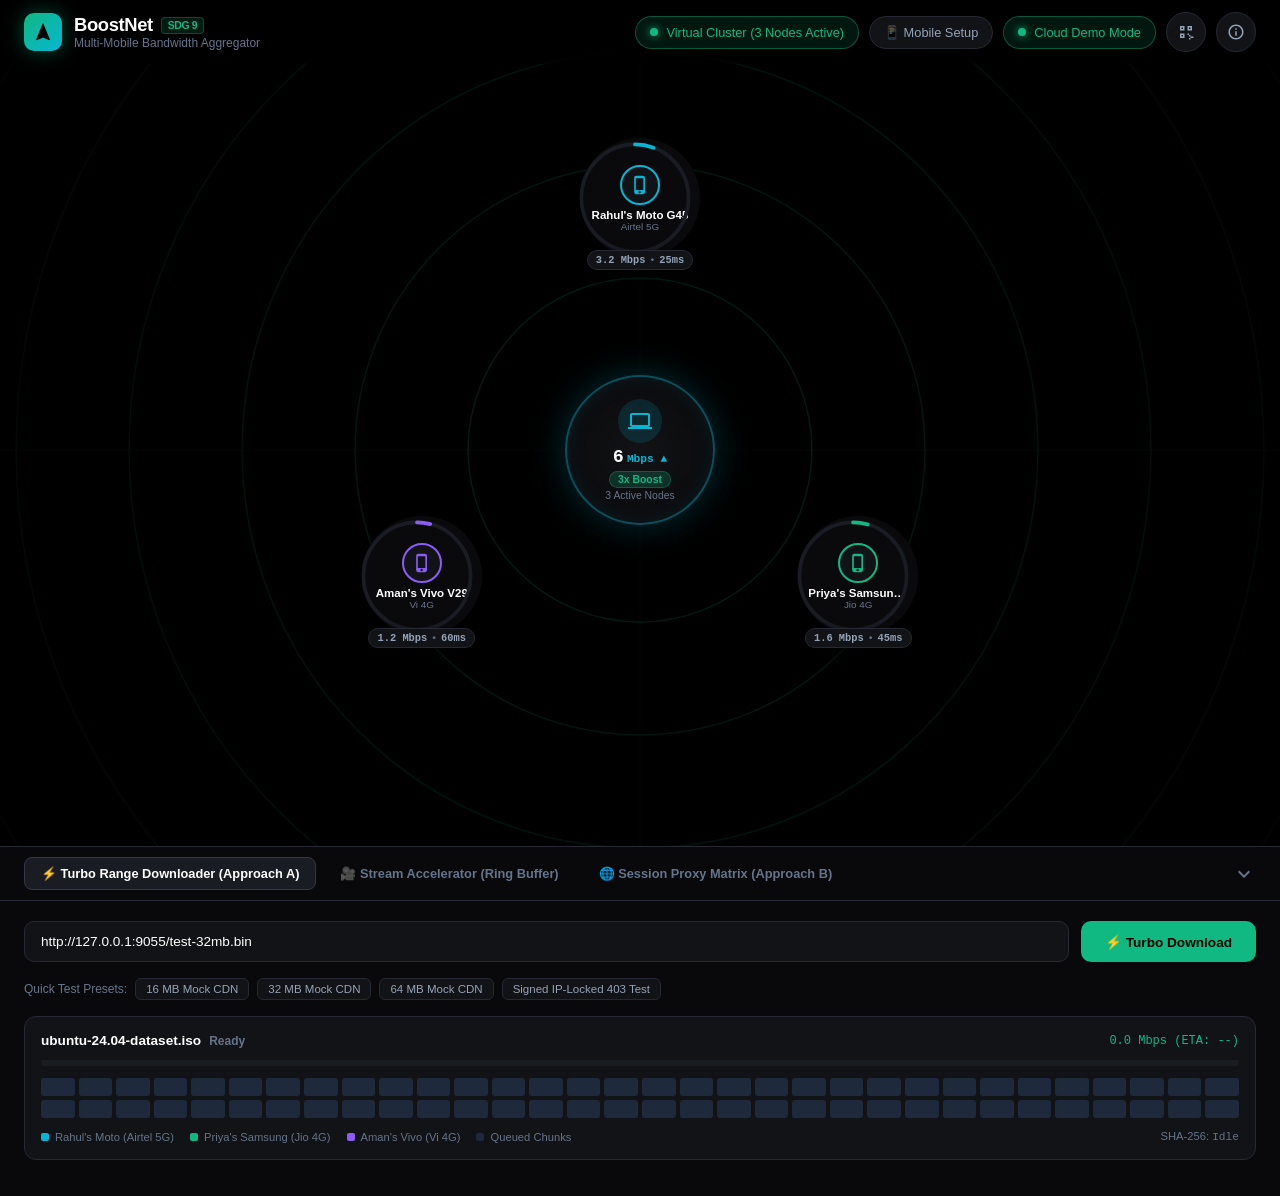
==== commit b1227e20: "fix(qr): embed dark-mode emerald pairing QR code in modal with fallback data URL" ====
--- a/frontend/index.html
+++ b/frontend/index.html
@@ -1313,7 +1313,7 @@
             <div class="modal-body">
                 <div class="modal-qr-container">
                     <div class="qr-image-wrapper">
-                        <img id="qr-modal-image" alt="Pairing QR Code"/>
+                        <img id="qr-modal-image" src="[data-uri]" alt="Pairing QR Code"/>
                     </div>
                     <div style="font-size: 0.85rem; font-weight: 700; color: var(--accent-emerald);">
                         Session PIN: <span id="qr-modal-pin">8f4a2e</span>
@@ -1954,7 +1954,7 @@
             const passEl = document.getElementById("qr-modal-pass");
             const uriEl = document.getElementById("qr-modal-uri");
 
-            if (imgEl) imgEl.src = data.qr_image_data_url;
+            if (imgEl && data.qr_image_data_url) imgEl.src = data.qr_image_data_url;
             if (pinEl) pinEl.innerText = data.session_token;
             if (ssidEl) ssidEl.innerText = data.ssid;
             if (passEl) passEl.innerText = data.password;
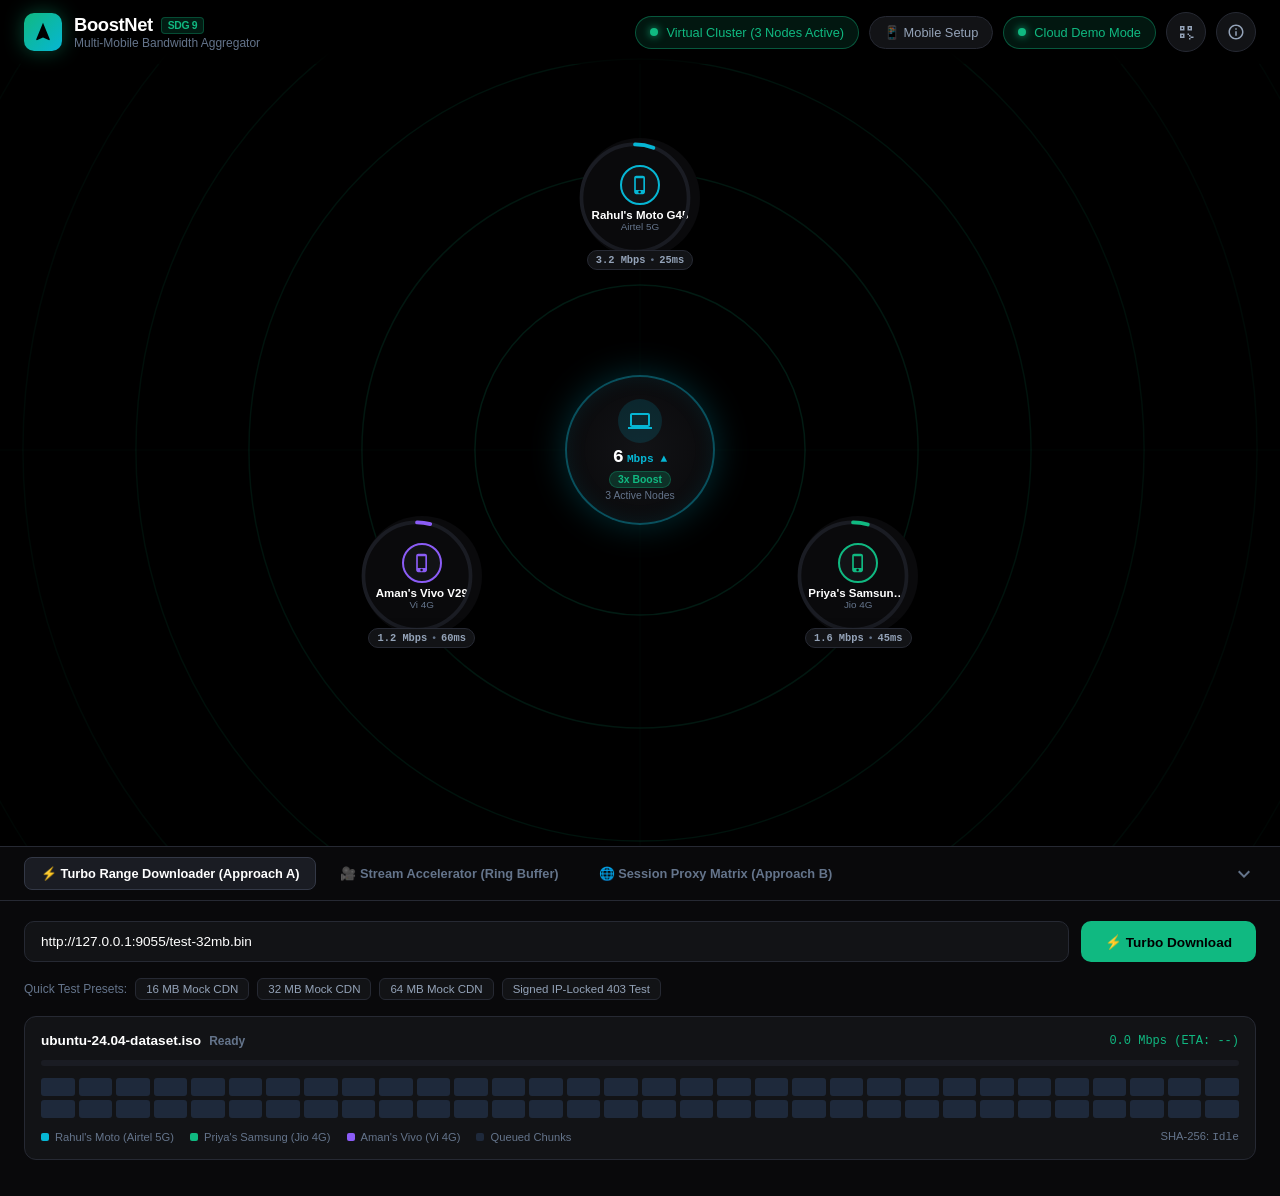
==== commit 0fd780f1: "fix(qr): fix corrupted base64 PNG data URL and add /v1 route aliases for instant pairing QR modal" ====
--- a/frontend/index.html
+++ b/frontend/index.html
@@ -1313,7 +1313,7 @@
             <div class="modal-body">
                 <div class="modal-qr-container">
                     <div class="qr-image-wrapper">
-                        <img id="qr-modal-image" src="[data-uri]" alt="Pairing QR Code"/>
+                        <img id="qr-modal-image" src="[data-uri]" alt="Pairing QR Code"/>
                     </div>
                     <div style="font-size: 0.85rem; font-weight: 700; color: var(--accent-emerald);">
                         Session PIN: <span id="qr-modal-pin">8f4a2e</span>
@@ -1944,35 +1944,33 @@
     }
 
     async openQrModal() {
+        const imgEl = document.getElementById("qr-modal-image");
+        const pinEl = document.getElementById("qr-modal-pin");
+        const ssidEl = document.getElementById("qr-modal-ssid");
+        const passEl = document.getElementById("qr-modal-pass");
+        const uriEl = document.getElementById("qr-modal-uri");
+
+        if (pinEl) pinEl.innerText = "bn_demo_84920481";
+        if (ssidEl) ssidEl.innerText = "BoostNet-College-Hotspot";
+        if (passEl) passEl.innerText = "boostnet2026";
+        if (uriEl) uriEl.innerText = "boostnet://pair?token=bn_demo_84920481&host=192.168.137.1&port=9050";
+
+        document.getElementById("qr-pairing-modal").classList.add("active");
+
         try {
             const res = await fetch("/api/v1/pairing-qr");
-            const data = await res.json();
-
-            const imgEl = document.getElementById("qr-modal-image");
-            const pinEl = document.getElementById("qr-modal-pin");
-            const ssidEl = document.getElementById("qr-modal-ssid");
-            const passEl = document.getElementById("qr-modal-pass");
-            const uriEl = document.getElementById("qr-modal-uri");
-
-            if (imgEl && data.qr_image_data_url) imgEl.src = data.qr_image_data_url;
-            if (pinEl) pinEl.innerText = data.session_token;
-            if (ssidEl) ssidEl.innerText = data.ssid;
-            if (passEl) passEl.innerText = data.password;
-            if (uriEl) uriEl.innerText = data.pairing_uri;
-
-            document.getElementById("qr-pairing-modal").classList.add("active");
+            if (res.ok) {
+                const data = await res.json();
+                if (imgEl && data.qr_image_data_url) {
+                    imgEl.src = data.qr_image_data_url;
+                }
+                if (pinEl && data.session_token) pinEl.innerText = data.session_token;
+                if (ssidEl && data.ssid) ssidEl.innerText = data.ssid;
+                if (passEl && data.password) passEl.innerText = data.password;
+                if (uriEl && data.pairing_uri) uriEl.innerText = data.pairing_uri;
+            }
         } catch (e) {
             console.warn("Using demo QR pairing payload on cloud showcase");
-            const pinEl = document.getElementById("qr-modal-pin");
-            const ssidEl = document.getElementById("qr-modal-ssid");
-            const passEl = document.getElementById("qr-modal-pass");
-            const uriEl = document.getElementById("qr-modal-uri");
-
-            if (pinEl) pinEl.innerText = "bn_demo_84920481";
-            if (ssidEl) ssidEl.innerText = "BoostNet-College-Hotspot";
-            if (passEl) passEl.innerText = "boostnet2026";
-            if (uriEl) uriEl.innerText = "boostnet://pair?token=bn_demo_84920481&host=192.168.137.1&port=9050";
-            document.getElementById("qr-pairing-modal").classList.add("active");
         }
     }
 
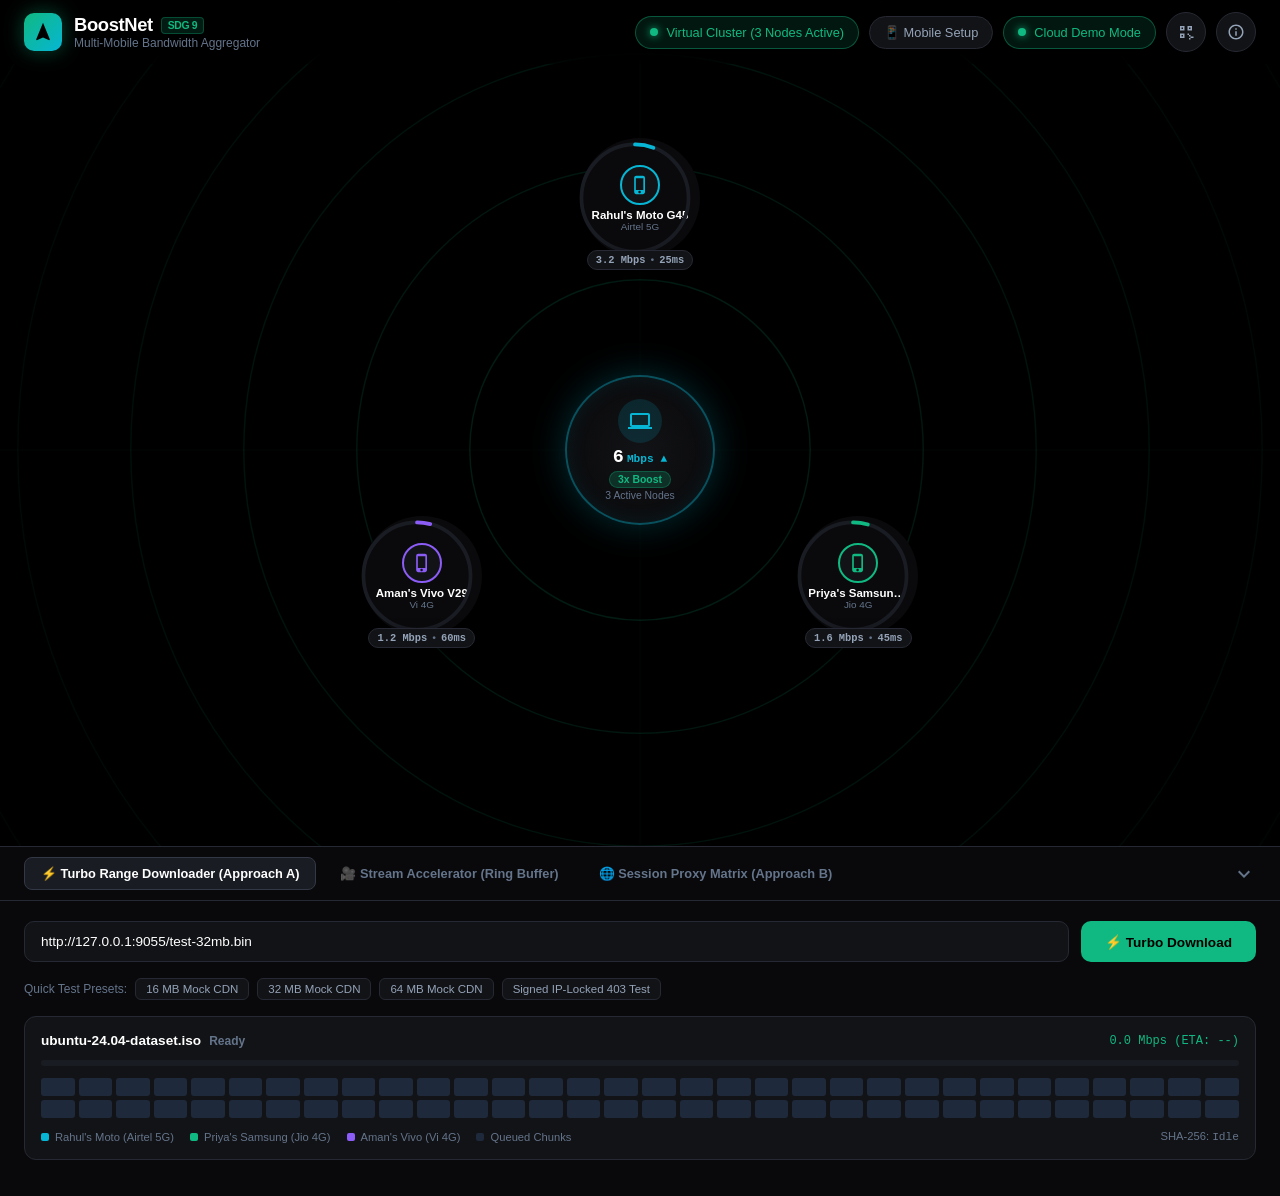
==== commit 2a92d57c: "fix(qr): upgrade pairing modal to high-contrast ISO compliant QR with 1-tap Wi-Fi tab and copy contr" ====
--- a/frontend/index.html
+++ b/frontend/index.html
@@ -803,6 +803,52 @@
     padding: 20px;
 }
 
+/* Modern Segmented Control / Tab Switcher */
+.qr-tab-nav {
+    display: flex;
+    background: var(--surface-2);
+    padding: 4px;
+    border-radius: 12px;
+    margin-bottom: 18px;
+    gap: 4px;
+    border: 1px solid var(--border-subtle);
+}
+
+.qr-tab-btn {
+    flex: 1;
+    display: flex;
+    align-items: center;
+    justify-content: center;
+    gap: 6px;
+    padding: 9px 12px;
+    border: none;
+    border-radius: 8px;
+    background: transparent;
+    color: var(--text-secondary);
+    font-size: 0.8rem;
+    font-weight: 600;
+    cursor: pointer;
+    transition: all 0.2s cubic-bezier(0.4, 0, 0.2, 1);
+}
+
+.qr-tab-btn:hover {
+    color: var(--text-primary);
+    background: rgba(255, 255, 255, 0.04);
+}
+
+.qr-tab-btn.active {
+    background: var(--accent-emerald);
+    color: #050b14;
+    font-weight: 700;
+    box-shadow: 0 2px 10px rgba(16, 185, 129, 0.35);
+}
+
+.qr-tab-btn svg {
+    width: 15px;
+    height: 15px;
+    fill: currentColor;
+}
+
 .modal-qr-container {
     display: flex;
     flex-direction: column;
@@ -810,18 +856,133 @@
     margin-bottom: 16px;
 }
 
+/* High-Contrast White Card for ISO/IEC 18004 Standard QR Camera Detection */
 .qr-image-wrapper {
-    padding: 12px;
-    background: #000;
-    border: 2px solid var(--accent-emerald);
+    padding: 16px;
+    background: #ffffff;
+    border-radius: 16px;
+    box-shadow: 0 10px 30px rgba(0, 0, 0, 0.5), 0 0 25px rgba(16, 185, 129, 0.25);
+    border: 2px solid rgba(16, 185, 129, 0.4);
+    margin-bottom: 12px;
+    display: inline-flex;
+    align-items: center;
+    justify-content: center;
+    transition: transform 0.25s cubic-bezier(0.34, 1.56, 0.64, 1), box-shadow 0.25s ease;
+}
+
+.qr-image-wrapper:hover {
+    transform: scale(1.02);
+    box-shadow: 0 14px 40px rgba(0, 0, 0, 0.6), 0 0 35px rgba(16, 185, 129, 0.45);
+}
+
+.qr-image-wrapper img {
+    width: 200px;
+    height: 200px;
+    display: block;
+    image-rendering: -webkit-optimize-contrast;
+    image-rendering: crisp-edges;
+}
+
+/* Status Pill with Pulsing Dot */
+.qr-status-pill {
+    display: inline-flex;
+    align-items: center;
+    gap: 8px;
+    padding: 5px 14px;
+    border-radius: 9999px;
+    background: rgba(16, 185, 129, 0.12);
+    border: 1px solid rgba(16, 185, 129, 0.3);
+    color: var(--accent-emerald);
+    font-size: 0.78rem;
+    font-weight: 700;
+    font-family: var(--font-mono);
+    letter-spacing: 0.5px;
+}
+
+.qr-pulse-dot {
+    width: 8px;
+    height: 8px;
+    border-radius: 50%;
+    background: var(--accent-emerald);
+    box-shadow: 0 0 8px var(--accent-emerald);
+    animation: pulse-dot 1.5s infinite;
+}
+
+/* Sleek Credential Card */
+.qr-credential-card {
+    background: var(--surface-2);
+    border: 1px solid var(--border-subtle);
     border-radius: 12px;
-    margin-bottom: 12px;
-}
-
-.qr-image-wrapper img {
-    width: 190px;
-    height: 190px;
-    display: block;
+    padding: 12px 14px;
+    display: flex;
+    flex-direction: column;
+    gap: 10px;
+}
+
+.qr-credential-row {
+    display: flex;
+    align-items: center;
+    justify-content: space-between;
+    gap: 8px;
+}
+
+.qr-credential-label {
+    font-size: 0.74rem;
+    font-weight: 600;
+    color: var(--text-muted);
+    text-transform: uppercase;
+    letter-spacing: 0.5px;
+}
+
+.qr-credential-val-group {
+    display: flex;
+    align-items: center;
+    gap: 8px;
+}
+
+.qr-credential-value {
+    font-family: var(--font-mono);
+    font-size: 0.82rem;
+    color: var(--text-primary);
+    background: rgba(0, 0, 0, 0.3);
+    padding: 3px 8px;
+    border-radius: 6px;
+    border: 1px solid rgba(255, 255, 255, 0.05);
+}
+
+.qr-copy-btn {
+    padding: 4px 8px;
+    font-size: 0.7rem;
+    font-weight: 600;
+    color: var(--accent-cyan);
+    background: rgba(6, 182, 212, 0.1);
+    border: 1px solid rgba(6, 182, 212, 0.25);
+    border-radius: 6px;
+    cursor: pointer;
+    transition: all 0.2s ease;
+}
+
+.qr-copy-btn:hover {
+    background: rgba(6, 182, 212, 0.25);
+    color: #fff;
+}
+
+.qr-copy-btn.copied {
+    color: var(--accent-emerald);
+    background: rgba(16, 185, 129, 0.2);
+    border-color: rgba(16, 185, 129, 0.4);
+}
+
+/* Step-by-Step Instructions */
+.qr-instruction-banner {
+    margin-top: 12px;
+    padding: 10px 12px;
+    background: rgba(6, 182, 212, 0.06);
+    border-left: 3px solid var(--accent-cyan);
+    border-radius: 0 8px 8px 0;
+    font-size: 0.74rem;
+    color: var(--text-secondary);
+    line-height: 1.5;
 }
 
 .modal-footer {
@@ -1303,32 +1464,80 @@
         </div>
     </div>
 
-    <!-- QR Code Pairing Modal (PairDrop Style) -->
+    <!-- QR Code Pairing Modal (World-Class PairDrop Experience) -->
     <div class="modal-overlay" id="qr-pairing-modal">
-        <div class="modal-card">
+        <div class="modal-card" style="max-width: 460px;">
             <div class="modal-header">
-                <h3>Pair Android Phone</h3>
+                <div>
+                    <h3 style="margin-bottom: 2px;">Pair Android Phone</h3>
+                    <p style="font-size: 0.72rem; color: var(--text-muted); margin: 0;">Zero-Config 4G/5G Bandwidth Bonding</p>
+                </div>
                 <button class="icon-btn modal-close-btn" style="width: 32px; height: 32px;">✕</button>
             </div>
             <div class="modal-body">
+                <!-- Segmented Control Tabs -->
+                <div class="qr-tab-nav">
+                    <button class="qr-tab-btn active" id="tab-btn-wifi">
+                        <svg viewBox="0 0 24 24"><path d="M12 4C7.31 4 3.07 5.9 0 8.98L12 21 24 8.98C20.93 5.9 16.69 4 12 4zm0 3.5c3.81 0 7.27 1.49 9.87 3.91L12 19.33 2.13 11.41C4.73 8.99 8.19 7.5 12 7.5z"/></svg>
+                        1-Tap Wi-Fi Join
+                    </button>
+                    <button class="qr-tab-btn" id="tab-btn-app">
+                        <svg viewBox="0 0 24 24"><path d="M17 1.01L7 1c-1.1 0-2 .9-2 2v18c0 1.1.9 2 2 2h10c1.1 0 2-.9 2-2V3c0-1.1-.9-1.99-2-1.99zM17 19H7V5h10v14z"/></svg>
+                        BoostNet App
+                    </button>
+                </div>
+
+                <!-- High-Contrast Decodable QR Display Container -->
                 <div class="modal-qr-container">
                     <div class="qr-image-wrapper">
-                        <img id="qr-modal-image" src="[data-uri]" alt="Pairing QR Code"/>
+                        <img id="qr-modal-image" src="[data-uri]" alt="Pairing QR Code"/>
                     </div>
-                    <div style="font-size: 0.85rem; font-weight: 700; color: var(--accent-emerald);">
-                        Session PIN: <span id="qr-modal-pin">8f4a2e</span>
+                    <div class="qr-status-pill">
+                        <span class="qr-pulse-dot"></span>
+                        <span id="qr-status-text">Camera Scan: Auto-Connect Wi-Fi</span>
                     </div>
                 </div>
-                <div style="font-size: 0.8rem; color: var(--text-secondary); line-height: 1.6; background: var(--surface-2); padding: 12px; border-radius: 8px;">
-                    <div><strong>Wi-Fi SSID:</strong> <span id="qr-modal-ssid">BoostNet_Hotspot</span></div>
-                    <div><strong>Password:</strong> <span id="qr-modal-pass">boostnet2026</span></div>
-                    <div style="margin-top: 6px; font-size: 0.72rem; color: var(--text-muted); word-break: break-all;">
-                        URI: <code id="qr-modal-uri">boostnet://pair?...</code>
+
+                <!-- Hotspot & Pairing Credentials Card with 1-Click Copy -->
+                <div class="qr-credential-card">
+                    <div class="qr-credential-row">
+                        <span class="qr-credential-label">Wi-Fi SSID</span>
+                        <div class="qr-credential-val-group">
+                            <span class="qr-credential-value" id="qr-modal-ssid">BoostNet-College-Hotspot</span>
+                            <button class="qr-copy-btn" id="btn-copy-ssid">Copy</button>
+                        </div>
+                    </div>
+                    <div class="qr-credential-row">
+                        <span class="qr-credential-label">Hotspot Password</span>
+                        <div class="qr-credential-val-group">
+                            <span class="qr-credential-value" id="qr-modal-pass">boostnet2026</span>
+                            <button class="qr-copy-btn" id="btn-copy-pass">Copy</button>
+                        </div>
+                    </div>
+                    <div class="qr-credential-row" id="row-session-pin" style="display: none;">
+                        <span class="qr-credential-label">Session PIN</span>
+                        <div class="qr-credential-val-group">
+                            <span class="qr-credential-value" id="qr-modal-pin" style="color: var(--accent-emerald); font-weight: 700;">bn_demo_84920481</span>
+                            <button class="qr-copy-btn" id="btn-copy-pin">Copy</button>
+                        </div>
+                    </div>
+                    <div class="qr-credential-row" id="row-pairing-uri" style="display: none;">
+                        <span class="qr-credential-label">App URI</span>
+                        <div class="qr-credential-val-group">
+                            <code class="qr-credential-value" id="qr-modal-uri" style="font-size: 0.68rem; max-width: 200px; overflow: hidden; text-overflow: ellipsis; white-space: nowrap;">boostnet://pair?...</code>
+                            <button class="qr-copy-btn" id="btn-copy-uri">Copy</button>
+                        </div>
                     </div>
                 </div>
+
+                <!-- Dynamic Instruction Banner -->
+                <div class="qr-instruction-banner" id="qr-instruction-banner">
+                    ⚡ <strong>Camera Auto-Connect:</strong> Open your Motorola / Android camera or Google Lens and point it at the QR code to auto-connect to the Wi-Fi hotspot in 1 tap without typing passwords.
+                </div>
             </div>
-            <div class="modal-footer">
-                <button class="btn-secondary modal-close-btn">Close</button>
+            <div class="modal-footer" style="display: flex; justify-content: space-between; align-items: center;">
+                <span style="font-size: 0.72rem; color: var(--text-muted);">UN SDG 9 Mobile-First Hotspot</span>
+                <button class="btn-primary modal-close-btn" style="padding: 7px 18px; font-size: 0.8rem;">Done</button>
             </div>
         </div>
     </div>
@@ -1640,11 +1849,25 @@
             });
         }
 
-        // QR Pairing Modal
+        // QR Pairing Modal & Tabs
         const qrBtn = document.getElementById("btn-pairing-qr");
         if (qrBtn) {
             qrBtn.addEventListener("click", () => this.openQrModal());
         }
+
+        const tabWifiBtn = document.getElementById("tab-btn-wifi");
+        const tabAppBtn = document.getElementById("tab-btn-app");
+        if (tabWifiBtn) tabWifiBtn.addEventListener("click", () => this.switchQrTab("wifi"));
+        if (tabAppBtn) tabAppBtn.addEventListener("click", () => this.switchQrTab("app"));
+
+        const copySsidBtn = document.getElementById("btn-copy-ssid");
+        const copyPassBtn = document.getElementById("btn-copy-pass");
+        const copyPinBtn = document.getElementById("btn-copy-pin");
+        const copyUriBtn = document.getElementById("btn-copy-uri");
+        if (copySsidBtn) copySsidBtn.addEventListener("click", (e) => this.copyText(document.getElementById("qr-modal-ssid")?.innerText || "BoostNet-College-Hotspot", e.target));
+        if (copyPassBtn) copyPassBtn.addEventListener("click", (e) => this.copyText(document.getElementById("qr-modal-pass")?.innerText || "boostnet2026", e.target));
+        if (copyPinBtn) copyPinBtn.addEventListener("click", (e) => this.copyText(document.getElementById("qr-modal-pin")?.innerText || "bn_demo_84920481", e.target));
+        if (copyUriBtn) copyUriBtn.addEventListener("click", (e) => this.copyText(this.pairingUri || "boostnet://pair?...", e.target));
 
         // Info / About Modal
         const aboutBtn = document.getElementById("btn-about");
@@ -1943,6 +2166,61 @@
         }
     }
 
+    copyText(text, btnElement) {
+        if (!text) return;
+        if (navigator.clipboard && navigator.clipboard.writeText) {
+            navigator.clipboard.writeText(text).catch(() => {});
+        } else {
+            const ta = document.createElement("textarea");
+            ta.value = text;
+            ta.style.position = "fixed";
+            ta.style.opacity = "0";
+            document.body.appendChild(ta);
+            ta.select();
+            try { document.execCommand("copy"); } catch (e) {}
+            document.body.removeChild(ta);
+        }
+        if (btnElement) {
+            const orig = btnElement.innerText;
+            btnElement.innerText = "✓ Copied";
+            btnElement.classList.add("copied");
+            setTimeout(() => {
+                btnElement.innerText = orig;
+                btnElement.classList.remove("copied");
+            }, 1800);
+        }
+    }
+
+    switchQrTab(tab) {
+        this.currentQrTab = tab;
+        const imgEl = document.getElementById("qr-modal-image");
+        const statusEl = document.getElementById("qr-status-text");
+        const bannerEl = document.getElementById("qr-instruction-banner");
+        const tabWifi = document.getElementById("tab-btn-wifi");
+        const tabApp = document.getElementById("tab-btn-app");
+        const pinRow = document.getElementById("row-session-pin");
+        const uriRow = document.getElementById("row-pairing-uri");
+
+        if (tab === "wifi") {
+            if (tabWifi) tabWifi.classList.add("active");
+            if (tabApp) tabApp.classList.remove("active");
+            if (imgEl && this.qrWifiUrl) imgEl.src = this.qrWifiUrl;
+            if (statusEl) statusEl.innerText = "Camera: Auto-Connect Wi-Fi";
+            if (bannerEl) bannerEl.innerHTML = `⚡ <strong>Camera Auto-Connect:</strong> Open your Motorola / Android camera or Google Lens and point it at the QR code to auto-connect to the Wi-Fi hotspot in 1 tap without typing passwords.`;
+            if (pinRow) pinRow.style.display = "none";
+            if (uriRow) uriRow.style.display = "none";
+        } else {
+            if (tabApp) tabApp.classList.add("active");
+            if (tabWifi) tabWifi.classList.remove("active");
+            if (imgEl && this.qrPairUrl) imgEl.src = this.qrPairUrl;
+            const token = document.getElementById("qr-modal-pin")?.innerText || "bn_demo_84920481";
+            if (statusEl) statusEl.innerText = `PIN: ${token} (BoostNet App)`;
+            if (bannerEl) bannerEl.innerHTML = `📱 <strong>Donor Bonding:</strong> Open the BoostNet Android app on your phone and tap <em>Scan QR</em> to establish the 4G/5G proxy bridge.`;
+            if (pinRow) pinRow.style.display = "flex";
+            if (uriRow) uriRow.style.display = "flex";
+        }
+    }
+
     async openQrModal() {
         const imgEl = document.getElementById("qr-modal-image");
         const pinEl = document.getElementById("qr-modal-pin");
@@ -1953,7 +2231,8 @@
         if (pinEl) pinEl.innerText = "bn_demo_84920481";
         if (ssidEl) ssidEl.innerText = "BoostNet-College-Hotspot";
         if (passEl) passEl.innerText = "boostnet2026";
-        if (uriEl) uriEl.innerText = "boostnet://pair?token=bn_demo_84920481&host=192.168.137.1&port=9050";
+        this.pairingUri = "boostnet://pair?ssid=BoostNet-College-Hotspot&pass=boostnet2026&host=192.168.137.1&port=9051&token=bn_demo_84920481";
+        if (uriEl) uriEl.innerText = this.pairingUri;
 
         document.getElementById("qr-pairing-modal").classList.add("active");
 
@@ -1961,17 +2240,22 @@
             const res = await fetch("/api/v1/pairing-qr");
             if (res.ok) {
                 const data = await res.json();
-                if (imgEl && data.qr_image_data_url) {
-                    imgEl.src = data.qr_image_data_url;
-                }
+                if (data.qr_image_data_url) this.qrPairUrl = data.qr_image_data_url;
+                if (data.wifi_qr_image_data_url) this.qrWifiUrl = data.wifi_qr_image_data_url;
                 if (pinEl && data.session_token) pinEl.innerText = data.session_token;
                 if (ssidEl && data.ssid) ssidEl.innerText = data.ssid;
                 if (passEl && data.password) passEl.innerText = data.password;
-                if (uriEl && data.pairing_uri) uriEl.innerText = data.pairing_uri;
+                if (data.pairing_uri) {
+                    this.pairingUri = data.pairing_uri;
+                    if (uriEl) uriEl.innerText = data.pairing_uri;
+                }
             }
         } catch (e) {
             console.warn("Using demo QR pairing payload on cloud showcase");
         }
+
+        // Render initially active tab (default to 1-Tap Wi-Fi Join)
+        this.switchQrTab(this.currentQrTab || "wifi");
     }
 
     openNodeDetailsModal(nodeId) {
